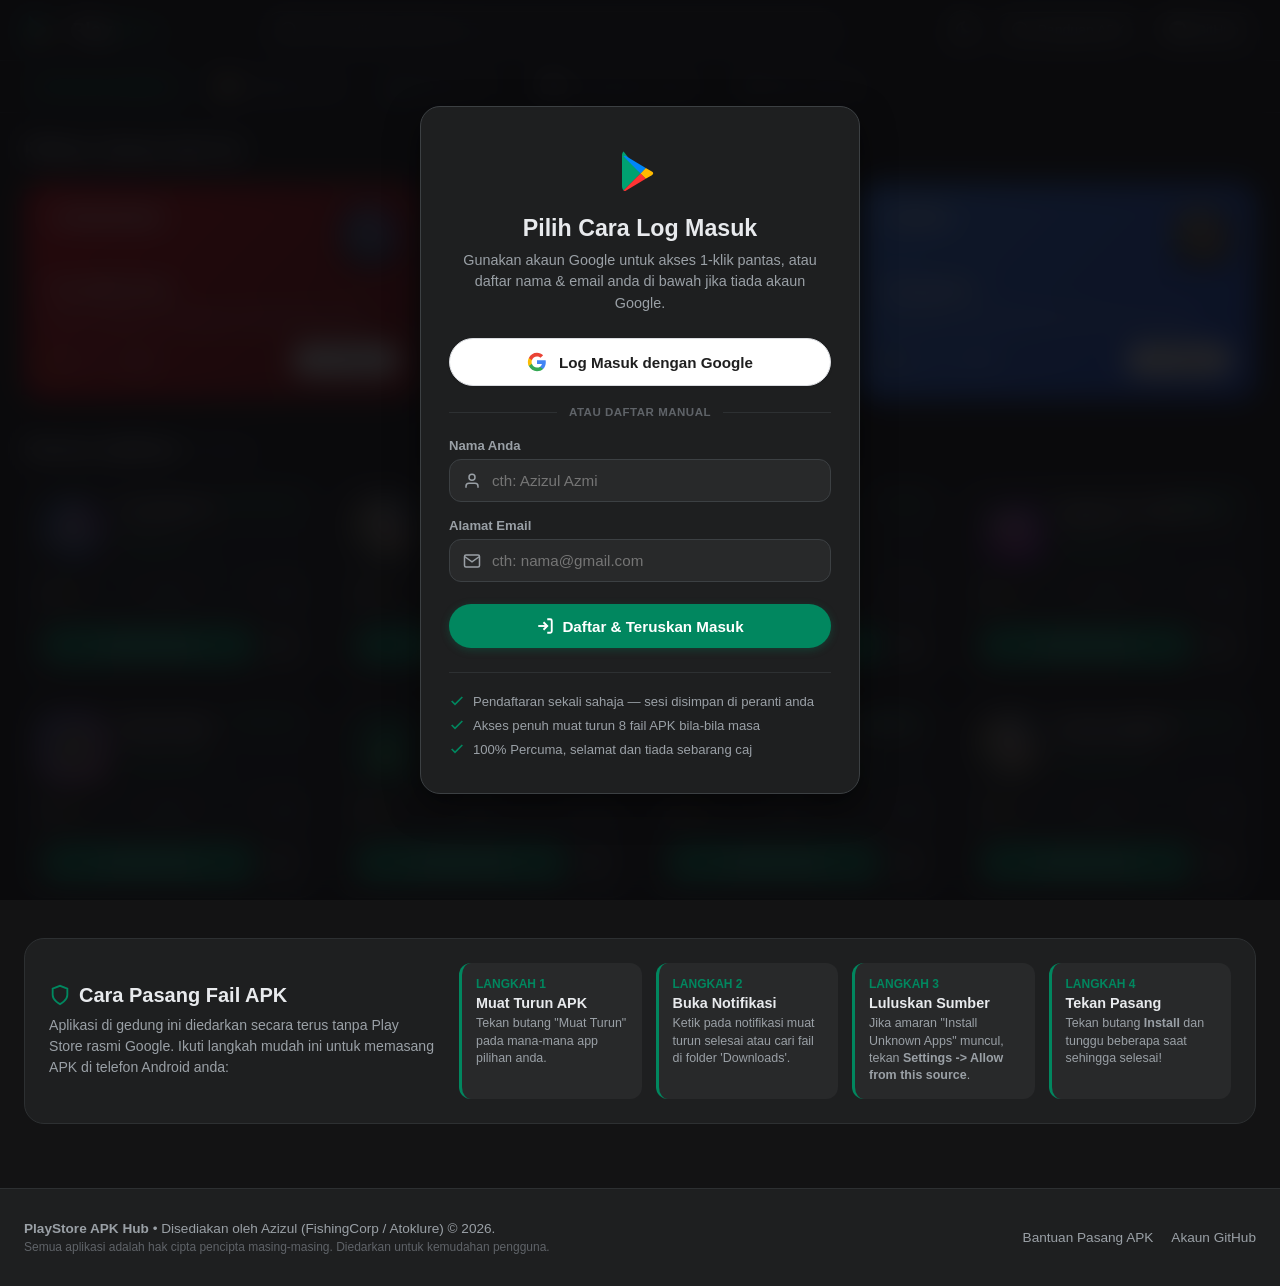
==== index.html @ 3816ab78 "Sediakan sistem Dwi-Pilihan: Google Single Sign-On + Borang Daftar Manual" ====
<!DOCTYPE html>
<html lang="ms" data-theme="dark">
<head>
  <meta charset="UTF-8">
  <meta name="viewport" content="width=device-width, initial-scale=1.0, maximum-scale=1.0, user-scalable=no">
  <title>PlayStore APK Hub - Pusat Muat Turun Aplikasi Android Bebas</title>
  <meta name="description" content="Muat turun fail APK rasmi, pantas dan selamat untuk telefon Android & Android TV Box. Termasuk TV KITA, JetiNav, CakapGo, DaebakTV dan pelbagai lagi.">
  <meta name="theme-color" content="#131314">
  
  <link rel="icon" type="image/svg+xml" href="data:image/svg+xml,<svg xmlns='http://www.w3.org/2000/svg' viewBox='0 0 40 40'><path fill='%2300A170' d='M6.2 3.8C5.5 4.6 5 5.8 5 7.4v25.2c0 1.6.5 2.8 1.2 3.6l.1.1 14.1-14.1v-.3L6.3 3.7l-.1.1z'/><path fill='%23FFBA00' d='M24.7 26.5l-4.3-4.3v-.4l4.3-4.3.1.1 5.1 2.9c1.5.8 1.5 2.2 0 3l-5.2 3z'/><path fill='%23FF3333' d='M24.8 26.4L20.4 22 6.2 36.2c.5.5 1.3.6 2.3 0l16.3-9.8z'/><path fill='%230086F8' d='M24.8 17.6L8.5 7.8c-1-.6-1.8-.5-2.3 0L20.4 22l4.4-4.4z'/></svg>">
  <link rel="stylesheet" href="style.css">
  <script src="https://accounts.google.com/gsi/client" async defer></script>
</head>
<body>

  <!-- TOP NAVBAR -->
  <header class="navbar">
    <div class="nav-container">
      <a href="#" class="brand" onclick="filterByCategory('all'); return false;">
        <div class="play-logo">
          <!-- Google Play Iconic Triangle Logo -->
          <svg viewBox="0 0 40 40">
            <path fill="#00A170" d="M6.2 3.8C5.5 4.6 5 5.8 5 7.4v25.2c0 1.6.5 2.8 1.2 3.6l.1.1 14.1-14.1v-.3L6.3 3.7l-.1.1z"/>
            <path fill="#FFBA00" d="M24.7 26.5l-4.3-4.3v-.4l4.3-4.3.1.1 5.1 2.9c1.5.8 1.5 2.2 0 3l-5.2 3z"/>
            <path fill="#FF3333" d="M24.8 26.4L20.4 22 6.2 36.2c.5.5 1.3.6 2.3 0l16.3-9.8z"/>
            <path fill="#0086F8" d="M24.8 17.6L8.5 7.8c-1-.6-1.8-.5-2.3 0L20.4 22l4.4-4.4z"/>
          </svg>
        </div>
        <span class="brand-text">Play<span>Store</span></span>
      </a>

      <!-- SEARCH BOX -->
      <div class="search-wrapper">
        <span class="search-icon">
          <svg width="20" height="20" viewBox="0 0 24 24" fill="none" stroke="currentColor" stroke-width="2" stroke-linecap="round" stroke-linejoin="round">
            <circle cx="11" cy="11" r="8"></circle>
            <line x1="21" y1="21" x2="16.65" y2="16.65"></line>
          </svg>
        </span>
        <input type="text" id="searchInput" class="search-input-box" placeholder="Cari aplikasi, utiliti, TV..." autocomplete="off">
        <button id="clearSearchBtn" class="clear-search-btn" title="Kosongkan carian">
          <svg width="18" height="18" viewBox="0 0 24 24" fill="none" stroke="currentColor" stroke-width="2">
            <line x1="18" y1="6" x2="6" y2="18"></line>
            <line x1="6" y1="6" x2="18" y2="18"></line>
          </svg>
        </button>
      </div>

      <!-- NAVBAR ACTIONS -->
      <div class="nav-actions">
        <button id="themeToggleBtn" class="btn-icon" title="Tukar Tema Gelap/Cerah">
          <svg id="themeIconDark" width="20" height="20" viewBox="0 0 24 24" fill="none" stroke="currentColor" stroke-width="2">
            <path d="M21 12.79A9 9 0 1 1 11.21 3 7 7 0 0 0 21 12.79z"></path>
          </svg>
          <svg id="themeIconLight" width="20" height="20" viewBox="0 0 24 24" fill="none" stroke="currentColor" stroke-width="2" style="display:none;">
            <circle cx="12" cy="12" r="5"></circle>
            <line x1="12" y1="1" x2="12" y2="3"></line>
            <line x1="12" y1="21" x2="12" y2="23"></line>
            <line x1="4.22" y1="4.22" x2="5.64" y2="5.64"></line>
            <line x1="18.36" y1="18.36" x2="19.78" y2="19.78"></line>
            <line x1="1" y1="12" x2="3" y2="12"></line>
            <line x1="21" y1="12" x2="23" y2="12"></line>
            <line x1="4.22" y1="19.78" x2="5.64" y2="18.36"></line>
            <line x1="18.36" y1="5.64" x2="19.78" y2="4.22"></line>
          </svg>
        </button>

        <button onclick="openInstallGuideModal()" class="btn-pill" title="Cara Pasang APK di Android">
          <svg width="18" height="18" viewBox="0 0 24 24" fill="none" stroke="currentColor" stroke-width="2">
            <circle cx="12" cy="12" r="10"></circle>
            <line x1="12" y1="16" x2="12" y2="12"></line>
            <line x1="12" y1="8" x2="12.01" y2="8"></line>
          </svg>
          <span>Panduan APK</span>
        </button>

        <!-- USER PROFILE PILL -->
        <div id="userProfilePill" class="user-profile-pill" style="display: none;">
          <img id="userAvatarImg" src="" alt="Avatar" class="user-avatar-img">
          <span id="userDisplayName" class="user-display-name">Pengguna</span>
          <button onclick="logoutUser()" class="btn-logout" title="Log Keluar">
            <svg width="16" height="16" viewBox="0 0 24 24" fill="none" stroke="currentColor" stroke-width="2">
              <path d="M9 21H5a2 2 0 0 1-2-2V5a2 2 0 0 1 2-2h4"></path>
              <polyline points="16 17 21 12 16 7"></polyline>
              <line x1="21" y1="12" x2="9" y2="12"></line>
            </svg>
          </button>
        </div>

        <a id="githubRepoLink" href="https://github.com/fishingcorp2020" target="_blank" class="btn-pill" title="GitHub Repository">
          <svg width="18" height="18" viewBox="0 0 24 24" fill="currentColor">
            <path d="M12 0c-6.626 0-12 5.373-12 12 0 5.302 3.438 9.8 8.207 11.387.599.111.793-.261.793-.577v-2.234c-3.338.726-4.033-1.416-4.033-1.416-.546-1.387-1.333-1.756-1.333-1.756-1.089-.745.083-.729.083-.729 1.205.084 1.839 1.237 1.839 1.237 1.07 1.834 2.807 1.304 3.492.997.107-.775.418-1.305.762-1.604-2.665-.305-5.467-1.334-5.467-5.931 0-1.311.469-2.381 1.236-3.221-.124-.303-.535-1.524.117-3.176 0 0 1.008-.322 3.301 1.23.957-.266 1.983-.399 3.003-.404 1.02.005 2.047.138 3.006.404 2.291-1.552 3.297-1.23 3.297-1.23.653 1.653.242 2.874.118 3.176.77.84 1.235 1.911 1.235 3.221 0 4.609-2.807 5.624-5.479 5.921.43.372.823 1.102.823 2.222v3.293c0 .319.192.694.801.576 4.765-1.589 8.199-6.086 8.199-11.386 0-6.627-5.373-12-12-12z"/>
          </svg>
          <span>GitHub</span>
        </a>
      </div>
    </div>
  </header>

  <!-- CATEGORY FILTER CHIPS -->
  <nav class="subnav-tabs">
    <div class="tabs-container">
      <button class="tab-btn active" data-category="all" onclick="filterByCategory('all')">
        <svg width="16" height="16" viewBox="0 0 24 24" fill="none" stroke="currentColor" stroke-width="2">
          <rect x="3" y="3" width="7" height="7"></rect>
          <rect x="14" y="3" width="7" height="7"></rect>
          <rect x="14" y="14" width="7" height="7"></rect>
          <rect x="3" y="14" width="7" height="7"></rect>
        </svg>
        Semua Aplikasi
      </button>
      <button class="tab-btn" data-category="navigasi" onclick="filterByCategory('navigasi')">
        🧭 Navigasi & GPS
      </button>
      <button class="tab-btn" data-category="hiburan" onclick="filterByCategory('hiburan')">
        📺 Hiburan & TV
      </button>
      <button class="tab-btn" data-category="komunikasi" onclick="filterByCategory('komunikasi')">
        💬 Komunikasi & Suara
      </button>
      <button class="tab-btn" data-category="utiliti" onclick="filterByCategory('utiliti')">
        🛠️ Utiliti & Kamera
      </button>
    </div>
  </nav>

  <!-- MAIN CONTAINER -->
  <main class="main-wrapper">

    <!-- FEATURED HERO CAROUSEL -->
    <section id="heroSection" class="hero-section">
      <div class="section-header">
        <h2 class="section-title">
          <span>Pilihan Utama Hari Ini</span>
        </h2>
      </div>
      <div id="heroSlider" class="hero-slider">
        <!-- Rendered by JS -->
      </div>
    </section>

    <!-- APPS GRID SECTION -->
    <section class="catalog-section">
      <div class="section-header">
        <h2 class="section-title">
          <span id="catalogTitle">Semua Aplikasi</span>
          <span id="catalogCount" class="section-count">(8 aplikasi)</span>
        </h2>
      </div>

      <div id="appsGrid" class="apps-grid">
        <!-- Rendered by JS -->
      </div>

      <!-- NO RESULTS PLACEHOLDER -->
      <div id="noResults" class="no-results">
        <svg viewBox="0 0 24 24" fill="none" stroke="currentColor" stroke-width="1.5">
          <circle cx="11" cy="11" r="8"></circle>
          <line x1="21" y1="21" x2="16.65" y2="16.65"></line>
          <line x1="8" y1="11" x2="14" y2="11"></line>
        </svg>
        <h3>Tiada Aplikasi Ditemui</h3>
        <p>Cuba gunakan kata kunci carian yang berbeza atau pilih kategori lain.</p>
      </div>
    </section>

    <!-- INSTALL GUIDE BANNER -->
    <section class="guide-banner">
      <div class="guide-banner-left">
        <h3>
          <svg width="22" height="22" viewBox="0 0 24 24" fill="none" stroke="var(--primary)" stroke-width="2">
            <path d="M12 22s8-4 8-10V5l-8-3-8 3v7c0 6 8 10 8 10z"></path>
          </svg>
          Cara Pasang Fail APK
        </h3>
        <p>Aplikasi di gedung ini diedarkan secara terus tanpa Play Store rasmi Google. Ikuti langkah mudah ini untuk memasang APK di telefon Android anda:</p>
      </div>

      <div class="guide-steps">
        <div class="guide-step-card">
          <div class="guide-step-number">Langkah 1</div>
          <h4>Muat Turun APK</h4>
          <p>Tekan butang "Muat Turun" pada mana-mana app pilihan anda.</p>
        </div>
        <div class="guide-step-card">
          <div class="guide-step-number">Langkah 2</div>
          <h4>Buka Notifikasi</h4>
          <p>Ketik pada notifikasi muat turun selesai atau cari fail di folder 'Downloads'.</p>
        </div>
        <div class="guide-step-card">
          <div class="guide-step-number">Langkah 3</div>
          <h4>Luluskan Sumber</h4>
          <p>Jika amaran "Install Unknown Apps" muncul, tekan <strong>Settings -> Allow from this source</strong>.</p>
        </div>
        <div class="guide-step-card">
          <div class="guide-step-number">Langkah 4</div>
          <h4>Tekan Pasang</h4>
          <p>Tekan butang <strong>Install</strong> dan tunggu beberapa saat sehingga selesai!</p>
        </div>
      </div>
    </section>

  </main>

  <!-- APP DETAIL MODAL -->
  <div id="appModal" class="modal-overlay" onclick="closeModalOnBackdrop(event)">
    <div class="modal-dialog">
      <button class="modal-close-btn" onclick="closeModal()" title="Tutup">
        <svg width="20" height="20" viewBox="0 0 24 24" fill="none" stroke="currentColor" stroke-width="2">
          <line x1="18" y1="6" x2="6" y2="18"></line>
          <line x1="6" y1="6" x2="18" y2="18"></line>
        </svg>
      </button>

      <div class="modal-body">
        <!-- APP HEADER -->
        <div class="modal-app-header">
          <img id="modalIcon" src="" alt="Icon" class="modal-app-icon">
          <div class="modal-app-title-group">
            <h1 id="modalTitle" class="modal-app-title">App Name</h1>
            <div id="modalDev" class="modal-app-dev">Developer</div>
            <div id="modalCategory" class="modal-app-category">Kategori</div>
          </div>
        </div>

        <!-- METRICS ROW -->
        <div class="metrics-strip">
          <div class="metric-col">
            <div class="metric-val">
              <span id="modalRating">4.8</span>
              <svg class="star-icon" width="16" height="16" viewBox="0 0 24 24" fill="currentColor">
                <polygon points="12 2 15.09 8.26 22 9.27 17 14.14 18.18 21.02 12 17.77 5.82 21.02 7 14.14 2 9.27 8.91 8.26 12 2"></polygon>
              </svg>
            </div>
            <div id="modalReviews" class="metric-lbl">1.2k ulasan</div>
          </div>
          <div class="metric-col">
            <div id="modalDownloads" class="metric-val">10K+</div>
            <div class="metric-lbl">Muat turun</div>
          </div>
          <div class="metric-col">
            <div id="modalAge" class="metric-val">3+</div>
            <div class="metric-lbl">Semua Umur</div>
          </div>
          <div class="metric-col">
            <div id="modalSize" class="metric-val">7.9 MB</div>
            <div class="metric-lbl">Saiz Fail</div>
          </div>
        </div>

        <!-- ACTIONS ROW -->
        <div class="modal-actions-row">
          <a id="modalDownloadBtn" href="#" class="btn-modal-install" download>
            <svg width="20" height="20" viewBox="0 0 24 24" fill="none" stroke="currentColor" stroke-width="2">
              <path d="M21 15v4a2 2 0 0 1-2 2H5a2 2 0 0 1-2-2v-4"></path>
              <polyline points="7 10 12 15 17 10"></polyline>
              <line x1="12" y1="15" x2="12" y2="3"></line>
            </svg>
            <span id="modalDownloadText">Muat Turun APK</span>
          </a>

          <button id="modalQrBtn" class="btn-modal-secondary" onclick="openQrForCurrentApp()">
            <svg width="18" height="18" viewBox="0 0 24 24" fill="none" stroke="currentColor" stroke-width="2">
              <rect x="3" y="3" width="7" height="7"></rect>
              <rect x="14" y="3" width="7" height="7"></rect>
              <rect x="14" y="14" width="7" height="7"></rect>
              <rect x="3" y="14" width="7" height="7"></rect>
            </svg>
            <span>Kod QR</span>
          </button>

          <button id="modalShareBtn" class="btn-modal-secondary" onclick="shareCurrentApp()">
            <svg width="18" height="18" viewBox="0 0 24 24" fill="none" stroke="currentColor" stroke-width="2">
              <circle cx="18" cy="5" r="3"></circle>
              <circle cx="6" cy="12" r="3"></circle>
              <circle cx="18" cy="19" r="3"></circle>
              <line x1="8.59" y1="13.51" x2="15.42" y2="17.49"></line>
              <line x1="15.41" y1="6.51" x2="8.59" y2="10.49"></line>
            </svg>
            <span>Kongsi</span>
          </button>
        </div>

        <!-- PLAY PROTECT VERIFIED -->
        <div class="protect-pill">
          <svg width="22" height="22" viewBox="0 0 24 24" fill="none" stroke="currentColor" stroke-width="2">
            <path d="M12 22s8-4 8-10V5l-8-3-8 3v7c0 6 8 10 8 10z"></path>
            <polyline points="9 12 11 14 15 10"></polyline>
          </svg>
          <div>
            <strong>Disahkan Selamat & Bebas Virus</strong>
            <div style="font-size:0.75rem; color:var(--text-muted);">Pakej APK ini diimbas secara tempatan dan tidak mengandungi iklan berniat jahat atau perisian intip.</div>
          </div>
        </div>

        <!-- ABOUT APP -->
        <div class="modal-section">
          <h3 class="modal-section-title">Tentang Aplikasi Ini</h3>
          <p id="modalDesc" class="modal-desc"></p>
        </div>

        <!-- FEATURES LIST -->
        <div class="modal-section">
          <h3 class="modal-section-title">Ciri-Ciri Utama</h3>
          <ul id="modalFeatures" class="features-list"></ul>
        </div>

        <!-- WHATS NEW -->
        <div class="modal-section">
          <h3 class="modal-section-title">Apa yang Baharu</h3>
          <div id="modalWhatsNew" class="whats-new-box"></div>
        </div>

        <!-- TECH SPECS -->
        <div class="modal-section">
          <h3 class="modal-section-title">Maklumat Teknikal</h3>
          <table class="tech-table">
            <tbody>
              <tr>
                <td>Nama Pakej</td>
                <td id="modalPkgName">-</td>
              </tr>
              <tr>
                <td>Versi Terkini</td>
                <td id="modalVersion">-</td>
              </tr>
              <tr>
                <td>Keperluan Android</td>
                <td id="modalMinAndroid">-</td>
              </tr>
              <tr>
                <td>Saiz Muat Turun</td>
                <td id="modalFileSize">-</td>
              </tr>
              <tr>
                <td>Pembangun</td>
                <td id="modalDeveloper">-</td>
              </tr>
            </tbody>
          </table>
        </div>
      </div>
    </div>
  </div>

  <!-- QR CODE MODAL POPUP -->
  <div id="qrModal" class="qr-modal-overlay" onclick="closeQrModalOnBackdrop(event)">
    <div class="qr-card">
      <button class="modal-close-btn" onclick="closeQrModal()">
        <svg width="18" height="18" viewBox="0 0 24 24" fill="none" stroke="currentColor" stroke-width="2">
          <line x1="18" y1="6" x2="6" y2="18"></line>
          <line x1="6" y1="6" x2="18" y2="18"></line>
        </svg>
      </button>

      <h3 id="qrAppTitle">Imbas Kod QR</h3>
      <p>Buka kamera telefon anda untuk imbas dan muat turun terus ke telefon tanpa kabel.</p>

      <div id="qrCodeContainer" class="qr-container"></div>

      <div style="font-size: 0.75rem; color: var(--text-muted); word-break: break-all;" id="qrLinkText"></div>
    </div>
  </div>

  <!-- INSTALL GUIDE MODAL -->
  <div id="installGuideModal" class="modal-overlay" onclick="closeGuideModalOnBackdrop(event)">
    <div class="modal-dialog" style="max-width: 580px;">
      <button class="modal-close-btn" onclick="closeInstallGuideModal()">
        <svg width="20" height="20" viewBox="0 0 24 24" fill="none" stroke="currentColor" stroke-width="2">
          <line x1="18" y1="6" x2="6" y2="18"></line>
          <line x1="6" y1="6" x2="18" y2="18"></line>
        </svg>
      </button>
      <div class="modal-body">
        <h2 style="font-size: 1.35rem; margin-bottom: 8px;">Panduan Memasang APK di Android</h2>
        <p style="font-size: 0.88rem; color: var(--text-muted); margin-bottom: 20px;">
          Android mengutamakan keselamatan dengan menyekat fail luar Google Play secara lalai. Ikuti panduan mengikut jenama telefon anda di bawah:
        </p>

        <div style="display: flex; flex-direction: column; gap: 14px;">
          <div class="guide-step-card">
            <h4>📱 Telefon Samsung (One UI)</h4>
            <p>1. Bila muat turun selesai, ketik fail APK.<br>
            2. Bila pop-up <em>"Chrome / File Manager needs permission"</em> keluar, tekan <strong>Settings</strong>.<br>
            3. Hidupkan suis <strong>"Allow from this source"</strong> dan tekan <strong>Install</strong>.</p>
          </div>

          <div class="guide-step-card">
            <h4>📱 Telefon Xiaomi / Redmi / POCO (HyperOS / MIUI)</h4>
            <p>1. Ketik fail APK yang dimuat turun.<br>
            2. Akan ada skrin amaran keselamatan 10 saat.<br>
            3. Tandakan kotak <em>"I am aware of possible risks"</em> dan tekan <strong>OK</strong> -> <strong>Install</strong>.</p>
          </div>

          <div class="guide-step-card">
            <h4>📱 Telefon Vivo / iQOO / Oppo / Realme</h4>
            <p>1. Buka fail dari bar notifikasi.<br>
            2. Masukkan kata laluan / cap jari telefon jika diminta untuk mengesahkan pemasangan.<br>
            3. Tekan <strong>"Install anyway"</strong> atau <strong>"Benarkan Pemasangan"</strong>.</p>
          </div>
        </div>
      </div>
    </div>
  </div>

  <!-- TOAST CONTAINER -->
  <div id="toastContainer" class="toast-container"></div>

  <!-- FOOTER -->
  <footer class="footer">
    <div class="footer-container">
      <div>
        <strong>PlayStore APK Hub</strong> &bull; Disediakan oleh Azizul (FishingCorp / Atoklure) &copy; 2026.
        <div style="font-size: 0.75rem; margin-top: 4px; color: var(--text-dim);">
          Semua aplikasi adalah hak cipta pencipta masing-masing. Diedarkan untuk kemudahan pengguna.
        </div>
      </div>
      <div class="footer-links">
        <a href="#" onclick="openInstallGuideModal(); return false;">Bantuan Pasang APK</a>
        <a href="https://github.com/fishingcorp2020" target="_blank">Akaun GitHub</a>
      </div>
    </div>
  </footer>

  <!-- MOBILE BOTTOM NAVIGATION (KHAS UNTUK SKRIN TELEFON) -->
  <div class="mobile-bottom-nav">
    <button class="mobile-nav-item active" onclick="filterByCategory('all'); window.scrollTo({top:0, behavior:'smooth'});">
      <svg width="20" height="20" viewBox="0 0 24 24" fill="none" stroke="currentColor" stroke-width="2">
        <rect x="3" y="3" width="7" height="7"></rect>
        <rect x="14" y="3" width="7" height="7"></rect>
        <rect x="14" y="14" width="7" height="7"></rect>
        <rect x="3" y="14" width="7" height="7"></rect>
      </svg>
      <span>Aplikasi</span>
    </button>
    <button class="mobile-nav-item" onclick="document.getElementById('searchInput').focus();">
      <svg width="20" height="20" viewBox="0 0 24 24" fill="none" stroke="currentColor" stroke-width="2">
        <circle cx="11" cy="11" r="8"></circle>
        <line x1="21" y1="21" x2="16.65" y2="16.65"></line>
      </svg>
      <span>Cari</span>
    </button>
    <button class="mobile-nav-item" onclick="openInstallGuideModal();">
      <svg width="20" height="20" viewBox="0 0 24 24" fill="none" stroke="currentColor" stroke-width="2">
        <circle cx="12" cy="12" r="10"></circle>
        <line x1="12" y1="16" x2="12" y2="12"></line>
        <line x1="12" y1="8" x2="12.01" y2="8"></line>
      </svg>
      <span>Panduan</span>
    </button>
    <button class="mobile-nav-item" onclick="toggleTheme();">
      <svg width="20" height="20" viewBox="0 0 24 24" fill="none" stroke="currentColor" stroke-width="2">
        <path d="M21 12.79A9 9 0 1 1 11.21 3 7 7 0 0 0 21 12.79z"></path>
      </svg>
      <span>Tema</span>
    </button>
  </div>

  <!-- AUTH LOCK SCREEN OVERLAY -->
  <div id="authOverlay" class="auth-overlay">
    <div class="auth-card">
      <div class="auth-brand-logo">
        <svg viewBox="0 0 40 40" width="48" height="48">
          <path fill="#00A170" d="M6.2 3.8C5.5 4.6 5 5.8 5 7.4v25.2c0 1.6.5 2.8 1.2 3.6l.1.1 14.1-14.1v-.3L6.3 3.7l-.1.1z"/>
          <path fill="#FFBA00" d="M24.7 26.5l-4.3-4.3v-.4l4.3-4.3.1.1 5.1 2.9c1.5.8 1.5 2.2 0 3l-5.2 3z"/>
          <path fill="#FF3333" d="M24.8 26.4L20.4 22 6.2 36.2c.5.5 1.3.6 2.3 0l16.3-9.8z"/>
          <path fill="#0086F8" d="M24.8 17.6L8.5 7.8c-1-.6-1.8-.5-2.3 0L20.4 22l4.4-4.4z"/>
        </svg>
      </div>

      <h2 class="auth-title">Pilih Cara Log Masuk</h2>
      <p class="auth-subtitle">Gunakan akaun Google untuk akses 1-klik pantas, atau daftar nama & email anda di bawah jika tiada akaun Google.</p>

      <!-- KAEDAH 1: GOOGLE SINGLE SIGN-ON (1-KLIK) -->
      <div class="auth-method-google">
        <div id="googleBtnContainer" class="google-btn-wrapper"></div>
        <button id="googleCustomBtn" class="btn-google-sso" onclick="triggerGoogleSsoClick()">
          <svg width="20" height="20" viewBox="0 0 24 24">
            <path fill="#4285F4" d="M22.56 12.25c0-.78-.07-1.53-.2-2.25H12v4.26h5.92c-.26 1.37-1.04 2.53-2.21 3.31v2.77h3.57c2.08-1.92 3.28-4.74 3.28-8.09z"/>
            <path fill="#34A853" d="M12 23c2.97 0 5.46-.98 7.28-2.66l-3.57-2.77c-.98.66-2.23 1.06-3.71 1.06-2.86 0-5.29-1.93-6.16-4.53H2.18v2.84C3.99 20.53 7.7 23 12 23z"/>
            <path fill="#FBBC05" d="M5.84 14.09c-.22-.66-.35-1.36-.35-2.09s.13-1.43.35-2.09V7.06H2.18C1.43 8.55 1 10.22 1 12s.43 3.45 1.18 4.94l2.85-2.22.81-.63z"/>
            <path fill="#EA4335" d="M12 5.38c1.62 0 3.06.56 4.21 1.64l3.15-3.15C17.45 2.09 14.97 1 12 1 7.7 1 3.99 3.47 2.18 7.06l3.66 2.84c.87-2.6 3.3-4.52 6.16-4.52z"/>
          </svg>
          <span>Log Masuk dengan Google</span>
        </button>
      </div>

      <!-- PEMISAH -->
      <div class="auth-divider">
        <span>ATAU DAFTAR MANUAL</span>
      </div>

      <!-- KAEDAH 2: REGISTRATION FORM (NAMA & EMAIL) -->
      <form id="authRegisterForm" class="auth-form">
        <div class="auth-input-group">
          <label for="regUserName" class="auth-label">Nama Anda</label>
          <div class="input-with-icon">
            <svg class="input-icon" width="18" height="18" viewBox="0 0 24 24" fill="none" stroke="currentColor" stroke-width="2">
              <path d="M20 21v-2a4 4 0 0 0-4-4H8a4 4 0 0 0-4 4v2"></path>
              <circle cx="12" cy="7" r="4"></circle>
            </svg>
            <input type="text" id="regUserName" class="auth-input" placeholder="cth: Azizul Azmi" required autocomplete="name">
          </div>
        </div>

        <div class="auth-input-group">
          <label for="regUserEmail" class="auth-label">Alamat Email</label>
          <div class="input-with-icon">
            <svg class="input-icon" width="18" height="18" viewBox="0 0 24 24" fill="none" stroke="currentColor" stroke-width="2">
              <path d="M4 4h16c1.1 0 2 .9 2 2v12c0 1.1-.9 2-2 2H4c-1.1 0-2-.9-2-2V6c0-1.1.9-2 2-2z"></path>
              <polyline points="22,6 12,13 2,6"></polyline>
            </svg>
            <input type="email" id="regUserEmail" class="auth-input" placeholder="cth: nama@gmail.com" required autocomplete="email">
          </div>
        </div>

        <button type="submit" id="regSubmitBtn" class="btn-register-submit">
          <svg width="18" height="18" viewBox="0 0 24 24" fill="none" stroke="currentColor" stroke-width="2.5">
            <path d="M15 3h4a2 2 0 0 1 2 2v14a2 2 0 0 1-2 2h-4"></path>
            <polyline points="10 17 15 12 10 7"></polyline>
            <line x1="15" y1="12" x2="3" y2="12"></line>
          </svg>
          <span>Daftar & Teruskan Masuk</span>
        </button>
      </form>

      <ul class="auth-perks">
        <li>
          <svg width="16" height="16" viewBox="0 0 24 24" fill="none" stroke="var(--primary)" stroke-width="2.5">
            <polyline points="20 6 9 17 4 12"></polyline>
          </svg>
          <span>Pendaftaran sekali sahaja — sesi disimpan di peranti anda</span>
        </li>
        <li>
          <svg width="16" height="16" viewBox="0 0 24 24" fill="none" stroke="var(--primary)" stroke-width="2.5">
            <polyline points="20 6 9 17 4 12"></polyline>
          </svg>
          <span>Akses penuh muat turun 8 fail APK bila-bila masa</span>
        </li>
        <li>
          <svg width="16" height="16" viewBox="0 0 24 24" fill="none" stroke="var(--primary)" stroke-width="2.5">
            <polyline points="20 6 9 17 4 12"></polyline>
          </svg>
          <span>100% Percuma, selamat dan tiada sebarang caj</span>
        </li>
      </ul>
    </div>
  </div>

  <!-- SCRIPTS -->
  <script src="apps-data.js"></script>
  <script src="assets/qrcode.min.js"></script>
  <script src="app.js"></script>
  <script src="auth.js"></script>
</body>
</html>
---- style.css ----
/* Google Play Store Clone CSS */
:root {
  --primary: #01875f;
  --primary-hover: #01684a;
  --primary-light: rgba(1, 135, 95, 0.12);
  --primary-surface: rgba(1, 135, 95, 0.08);
  
  --bg: #131314;
  --surface: #1e1f20;
  --surface-variant: #28292a;
  --surface-hover: #333537;
  --border: #3c4043;
  --border-light: #2d3032;
  
  --text-main: #e8eaed;
  --text-muted: #9aa0a6;
  --text-dim: #5f6368;
  
  --star-yellow: #fbbc04;
  --blue-badge: #1a73e8;
  --red-badge: #ea4335;
  --green-badge: #34a853;
  
  --radius-sm: 8px;
  --radius-md: 12px;
  --radius-lg: 20px;
  --radius-full: 9999px;
  
  --shadow-sm: 0 1px 3px rgba(0,0,0,0.3);
  --shadow-md: 0 4px 12px rgba(0,0,0,0.4);
  --shadow-lg: 0 12px 32px rgba(0,0,0,0.5);
  
  --font-family: 'Google Sans', -apple-system, BlinkMacSystemFont, 'Segoe UI', Roboto, Oxygen, Ubuntu, Cantarell, sans-serif;
  --transition: all 0.2s cubic-bezier(0.4, 0, 0.2, 1);
}

[data-theme="light"] {
  --bg: #f8f9fa;
  --surface: #ffffff;
  --surface-variant: #f1f3f4;
  --surface-hover: #e8eaed;
  --border: #dadce0;
  --border-light: #e8eaed;
  
  --text-main: #202124;
  --text-muted: #5f6368;
  --text-dim: #80868b;
  
  --shadow-sm: 0 1px 3px rgba(60,64,67,0.12);
  --shadow-md: 0 4px 12px rgba(60,64,67,0.15);
  --shadow-lg: 0 12px 32px rgba(60,64,67,0.18);
}

* {
  box-sizing: border-box;
  margin: 0;
  padding: 0;
  -webkit-tap-highlight-color: transparent;
}

body {
  background-color: var(--bg);
  color: var(--text-main);
  font-family: var(--font-family);
  min-height: 100vh;
  display: flex;
  flex-direction: column;
  transition: background-color 0.3s ease, color 0.3s ease;
  overflow-x: hidden;
}

/* Scrollbar */
::-webkit-scrollbar {
  width: 8px;
  height: 8px;
}
::-webkit-scrollbar-track {
  background: var(--bg);
}
::-webkit-scrollbar-thumb {
  background: var(--border);
  border-radius: var(--radius-full);
}
::-webkit-scrollbar-thumb:hover {
  background: var(--text-dim);
}

/* TOP NAVBAR */
.navbar {
  position: sticky;
  top: 0;
  z-index: 100;
  background: var(--bg);
  border-bottom: 1px solid var(--border-light);
  backdrop-filter: blur(12px);
  padding: 10px 24px;
}

.nav-container {
  max-width: 1280px;
  margin: 0 auto;
  display: flex;
  align-items: center;
  justify-content: space-between;
  gap: 16px;
}

.brand {
  display: flex;
  align-items: center;
  gap: 12px;
  text-decoration: none;
  color: var(--text-main);
  font-size: 1.25rem;
  font-weight: 600;
  letter-spacing: -0.2px;
  flex-shrink: 0;
}

.play-logo {
  width: 36px;
  height: 36px;
  display: flex;
  align-items: center;
  justify-content: center;
}

.play-logo svg {
  width: 100%;
  height: 100%;
}

.brand-text span {
  color: var(--primary);
  font-weight: 700;
}

/* SEARCH BAR */
.search-wrapper {
  flex: 1;
  max-width: 580px;
  position: relative;
}

.search-input-box {
  width: 100%;
  background: var(--surface);
  border: 1px solid var(--border);
  border-radius: var(--radius-full);
  padding: 10px 48px 10px 44px;
  color: var(--text-main);
  font-size: 0.95rem;
  font-family: inherit;
  outline: none;
  transition: var(--transition);
}

.search-input-box:focus {
  border-color: var(--primary);
  box-shadow: 0 0 0 3px var(--primary-light);
  background: var(--surface-variant);
}

.search-icon {
  position: absolute;
  left: 16px;
  top: 50%;
  transform: translateY(-50%);
  color: var(--text-muted);
  pointer-events: none;
  display: flex;
  align-items: center;
}

.clear-search-btn {
  position: absolute;
  right: 14px;
  top: 50%;
  transform: translateY(-50%);
  background: none;
  border: none;
  color: var(--text-muted);
  cursor: pointer;
  display: none;
  padding: 4px;
  border-radius: var(--radius-full);
}
.clear-search-btn:hover {
  color: var(--text-main);
  background: var(--surface-hover);
}

/* NAV ACTIONS */
.nav-actions {
  display: flex;
  align-items: center;
  gap: 10px;
  flex-shrink: 0;
}

.btn-icon {
  width: 40px;
  height: 40px;
  border-radius: var(--radius-full);
  background: var(--surface);
  border: 1px solid var(--border);
  color: var(--text-main);
  display: flex;
  align-items: center;
  justify-content: center;
  cursor: pointer;
  transition: var(--transition);
}
.btn-icon:hover {
  background: var(--surface-hover);
  border-color: var(--text-muted);
}

.btn-pill {
  display: inline-flex;
  align-items: center;
  gap: 8px;
  padding: 8px 16px;
  border-radius: var(--radius-full);
  background: var(--surface);
  border: 1px solid var(--border);
  color: var(--text-main);
  font-size: 0.88rem;
  font-weight: 500;
  text-decoration: none;
  cursor: pointer;
  transition: var(--transition);
}
.btn-pill:hover {
  background: var(--surface-hover);
  border-color: var(--text-muted);
}
.btn-pill.primary {
  background: var(--primary);
  border-color: var(--primary);
  color: #ffffff;
}
.btn-pill.primary:hover {
  background: var(--primary-hover);
}

/* SUBNAV CATEGORIES */
.subnav-tabs {
  background: var(--bg);
  border-bottom: 1px solid var(--border-light);
  padding: 8px 24px;
  overflow-x: auto;
  white-space: nowrap;
}
.subnav-tabs::-webkit-scrollbar {
  display: none;
}
.tabs-container {
  max-width: 1280px;
  margin: 0 auto;
  display: flex;
  gap: 8px;
}

.tab-btn {
  background: none;
  border: 1px solid transparent;
  padding: 8px 18px;
  border-radius: var(--radius-full);
  color: var(--text-muted);
  font-size: 0.9rem;
  font-weight: 500;
  cursor: pointer;
  transition: var(--transition);
  display: flex;
  align-items: center;
  gap: 6px;
}
.tab-btn:hover {
  color: var(--text-main);
  background: var(--surface);
}
.tab-btn.active {
  background: var(--primary-light);
  color: var(--primary);
  font-weight: 600;
  border-color: rgba(1, 135, 95, 0.3);
}

/* MAIN CONTENT */
.main-wrapper {
  max-width: 1280px;
  margin: 0 auto;
  padding: 24px;
  flex: 1;
  width: 100%;
}

/* BANNER HERO CAROUSEL */
.hero-section {
  margin-bottom: 36px;
}

.hero-slider {
  display: grid;
  grid-template-columns: repeat(auto-fit, minmax(320px, 1fr));
  gap: 18px;
}

.hero-card {
  position: relative;
  border-radius: var(--radius-lg);
  padding: 24px;
  color: #ffffff;
  overflow: hidden;
  display: flex;
  flex-direction: column;
  justify-content: space-between;
  min-height: 190px;
  box-shadow: var(--shadow-md);
  cursor: pointer;
  transition: transform 0.25s ease, box-shadow 0.25s ease;
}
.hero-card:hover {
  transform: translateY(-4px);
  box-shadow: var(--shadow-lg);
}

.hero-card-header {
  display: flex;
  justify-content: space-between;
  align-items: flex-start;
  margin-bottom: 12px;
}

.hero-badge {
  background: rgba(255, 255, 255, 0.2);
  backdrop-filter: blur(8px);
  padding: 4px 12px;
  border-radius: var(--radius-full);
  font-size: 0.75rem;
  font-weight: 600;
  letter-spacing: 0.5px;
  text-transform: uppercase;
}

.hero-icon {
  width: 58px;
  height: 58px;
  border-radius: 16px;
  object-fit: cover;
  box-shadow: 0 4px 10px rgba(0,0,0,0.3);
  background: #ffffff;
}

.hero-title {
  font-size: 1.35rem;
  font-weight: 700;
  margin-bottom: 6px;
}

.hero-desc {
  font-size: 0.85rem;
  opacity: 0.9;
  line-height: 1.4;
  margin-bottom: 16px;
  display: -webkit-box;
  -webkit-line-clamp: 2;
  -webkit-box-orient: vertical;
  overflow: hidden;
}

.hero-footer {
  display: flex;
  align-items: center;
  justify-content: space-between;
}

.hero-meta {
  display: flex;
  align-items: center;
  gap: 12px;
  font-size: 0.8rem;
  font-weight: 500;
}

.btn-hero-download {
  background: #ffffff;
  color: #111111;
  border: none;
  padding: 8px 18px;
  border-radius: var(--radius-full);
  font-weight: 600;
  font-size: 0.85rem;
  cursor: pointer;
  display: inline-flex;
  align-items: center;
  gap: 6px;
  transition: var(--transition);
}
.btn-hero-download:hover {
  background: #f1f3f4;
  transform: scale(1.03);
}

/* SECTION TITLES */
.section-header {
  display: flex;
  align-items: center;
  justify-content: space-between;
  margin-bottom: 20px;
}

.section-title {
  font-size: 1.35rem;
  font-weight: 600;
  letter-spacing: -0.2px;
  display: flex;
  align-items: center;
  gap: 10px;
}

.section-count {
  font-size: 0.85rem;
  color: var(--text-muted);
  font-weight: 400;
}

/* APPS GRID */
.apps-grid {
  display: grid;
  grid-template-columns: repeat(auto-fill, minmax(280px, 1fr));
  gap: 18px;
  margin-bottom: 40px;
}

.app-card {
  background: var(--surface);
  border: 1px solid var(--border-light);
  border-radius: var(--radius-lg);
  padding: 16px;
  display: flex;
  flex-direction: column;
  transition: var(--transition);
  cursor: pointer;
  position: relative;
}
.app-card:hover {
  transform: translateY(-3px);
  border-color: var(--border);
  box-shadow: var(--shadow-md);
  background: var(--surface-variant);
}

.app-card-top {
  display: flex;
  gap: 14px;
  margin-bottom: 12px;
}

.app-icon {
  width: 64px;
  height: 64px;
  border-radius: 18px;
  object-fit: cover;
  flex-shrink: 0;
  box-shadow: var(--shadow-sm);
  background: var(--surface);
}

.app-info {
  flex: 1;
  min-width: 0;
}

.app-name {
  font-size: 1.05rem;
  font-weight: 600;
  color: var(--text-main);
  white-space: nowrap;
  overflow: hidden;
  text-overflow: ellipsis;
  margin-bottom: 2px;
}

.app-dev {
  font-size: 0.8rem;
  color: var(--text-muted);
  white-space: nowrap;
  overflow: hidden;
  text-overflow: ellipsis;
  margin-bottom: 4px;
}

.app-category {
  display: inline-block;
  font-size: 0.72rem;
  font-weight: 500;
  color: var(--primary);
  background: var(--primary-surface);
  padding: 2px 8px;
  border-radius: var(--radius-sm);
}

.app-badge-tag {
  position: absolute;
  top: 12px;
  right: 12px;
  font-size: 0.68rem;
  font-weight: 600;
  padding: 2px 8px;
  border-radius: var(--radius-full);
  background: rgba(1, 135, 95, 0.15);
  color: var(--primary);
}

.app-meta-row {
  display: flex;
  align-items: center;
  justify-content: space-between;
  padding: 10px 0;
  border-top: 1px solid var(--border-light);
  border-bottom: 1px solid var(--border-light);
  margin-bottom: 14px;
  font-size: 0.8rem;
  color: var(--text-muted);
}

.meta-item {
  display: flex;
  align-items: center;
  gap: 4px;
}
.meta-item strong {
  color: var(--text-main);
}
.star-icon {
  color: var(--star-yellow);
}

.app-card-actions {
  display: flex;
  gap: 8px;
  margin-top: auto;
}

.btn-download-apk {
  flex: 1;
  background: var(--primary);
  color: #ffffff;
  border: none;
  padding: 9px 12px;
  border-radius: var(--radius-full);
  font-weight: 600;
  font-size: 0.85rem;
  cursor: pointer;
  display: flex;
  align-items: center;
  justify-content: center;
  gap: 6px;
  transition: var(--transition);
  text-decoration: none;
}
.btn-download-apk:hover {
  background: var(--primary-hover);
}

.btn-details-icon {
  width: 38px;
  height: 38px;
  border-radius: var(--radius-full);
  background: var(--surface-variant);
  border: 1px solid var(--border-light);
  color: var(--text-main);
  display: flex;
  align-items: center;
  justify-content: center;
  cursor: pointer;
  transition: var(--transition);
}
.btn-details-icon:hover {
  background: var(--surface-hover);
}

/* NO RESULTS */
.no-results {
  text-align: center;
  padding: 60px 20px;
  display: none;
}
.no-results svg {
  width: 64px;
  height: 64px;
  color: var(--text-dim);
  margin-bottom: 16px;
}
.no-results h3 {
  font-size: 1.2rem;
  margin-bottom: 6px;
}
.no-results p {
  color: var(--text-muted);
  font-size: 0.9rem;
}

/* INSTALL GUIDE BANNER */
.guide-banner {
  background: var(--surface);
  border: 1px solid var(--border-light);
  border-radius: var(--radius-lg);
  padding: 24px;
  margin-bottom: 40px;
  display: grid;
  grid-template-columns: 1fr 2fr;
  gap: 24px;
  align-items: center;
}

.guide-banner-left h3 {
  font-size: 1.25rem;
  margin-bottom: 8px;
  display: flex;
  align-items: center;
  gap: 8px;
}
.guide-banner-left p {
  font-size: 0.88rem;
  color: var(--text-muted);
  line-height: 1.5;
}

.guide-steps {
  display: grid;
  grid-template-columns: repeat(auto-fit, minmax(180px, 1fr));
  gap: 14px;
}

.guide-step-card {
  background: var(--surface-variant);
  border-radius: var(--radius-md);
  padding: 14px;
  border-left: 3px solid var(--primary);
}

.guide-step-number {
  font-size: 0.75rem;
  font-weight: 700;
  color: var(--primary);
  text-transform: uppercase;
  margin-bottom: 4px;
}
.guide-step-card h4 {
  font-size: 0.9rem;
  margin-bottom: 4px;
}
.guide-step-card p {
  font-size: 0.78rem;
  color: var(--text-muted);
  line-height: 1.4;
}

/* MODAL DETAIL APP */
.modal-overlay {
  position: fixed;
  top: 0;
  left: 0;
  right: 0;
  bottom: 0;
  background: rgba(0, 0, 0, 0.7);
  backdrop-filter: blur(6px);
  z-index: 1000;
  display: none;
  align-items: center;
  justify-content: center;
  padding: 20px;
}

.modal-overlay.active {
  display: flex;
}

.modal-dialog {
  background: var(--surface);
  border: 1px solid var(--border);
  border-radius: var(--radius-lg);
  width: 100%;
  max-width: 680px;
  max-height: 90vh;
  overflow-y: auto;
  box-shadow: var(--shadow-lg);
  position: relative;
  animation: modalSlideUp 0.25s cubic-bezier(0.1, 0.9, 0.2, 1);
}

@keyframes modalSlideUp {
  from {
    transform: translateY(20px);
    opacity: 0;
  }
  to {
    transform: translateY(0);
    opacity: 1;
  }
}

.modal-close-btn {
  position: absolute;
  top: 16px;
  right: 16px;
  width: 36px;
  height: 36px;
  border-radius: var(--radius-full);
  background: var(--surface-variant);
  border: none;
  color: var(--text-main);
  display: flex;
  align-items: center;
  justify-content: center;
  cursor: pointer;
  z-index: 10;
  transition: var(--transition);
}
.modal-close-btn:hover {
  background: var(--surface-hover);
}

.modal-body {
  padding: 28px;
}

/* MODAL APP HEADER */
.modal-app-header {
  display: flex;
  gap: 20px;
  margin-bottom: 24px;
}

.modal-app-icon {
  width: 80px;
  height: 80px;
  border-radius: 22px;
  object-fit: cover;
  box-shadow: var(--shadow-md);
  background: var(--surface-variant);
  flex-shrink: 0;
}

.modal-app-title-group {
  flex: 1;
  min-width: 0;
}

.modal-app-title {
  font-size: 1.5rem;
  font-weight: 700;
  margin-bottom: 4px;
}

.modal-app-dev {
  font-size: 0.95rem;
  color: var(--primary);
  font-weight: 500;
  margin-bottom: 6px;
}

.modal-app-category {
  font-size: 0.8rem;
  color: var(--text-muted);
}

/* METRICS STRIP */
.metrics-strip {
  display: grid;
  grid-template-columns: repeat(4, 1fr);
  text-align: center;
  padding: 14px 0;
  border-top: 1px solid var(--border-light);
  border-bottom: 1px solid var(--border-light);
  margin-bottom: 24px;
}

.metric-col {
  position: relative;
}
.metric-col:not(:last-child)::after {
  content: "";
  position: absolute;
  right: 0;
  top: 15%;
  height: 70%;
  width: 1px;
  background: var(--border-light);
}

.metric-val {
  font-size: 1rem;
  font-weight: 700;
  color: var(--text-main);
  display: flex;
  align-items: center;
  justify-content: center;
  gap: 4px;
}
.metric-lbl {
  font-size: 0.72rem;
  color: var(--text-muted);
  margin-top: 2px;
}

/* MODAL ACTION BUTTONS */
.modal-actions-row {
  display: flex;
  gap: 12px;
  margin-bottom: 24px;
}

.btn-modal-install {
  flex: 2;
  background: var(--primary);
  color: #ffffff;
  border: none;
  padding: 12px 20px;
  border-radius: var(--radius-full);
  font-size: 0.95rem;
  font-weight: 600;
  cursor: pointer;
  display: flex;
  align-items: center;
  justify-content: center;
  gap: 8px;
  text-decoration: none;
  transition: var(--transition);
}
.btn-modal-install:hover {
  background: var(--primary-hover);
}

.btn-modal-secondary {
  flex: 1;
  background: var(--surface-variant);
  color: var(--text-main);
  border: 1px solid var(--border);
  padding: 12px 16px;
  border-radius: var(--radius-full);
  font-size: 0.9rem;
  font-weight: 500;
  cursor: pointer;
  display: flex;
  align-items: center;
  justify-content: center;
  gap: 6px;
  transition: var(--transition);
}
.btn-modal-secondary:hover {
  background: var(--surface-hover);
}

/* PLAY PROTECT PILL */
.protect-pill {
  display: flex;
  align-items: center;
  gap: 10px;
  background: var(--primary-surface);
  border: 1px solid rgba(1, 135, 95, 0.2);
  border-radius: var(--radius-md);
  padding: 10px 14px;
  font-size: 0.82rem;
  color: var(--text-main);
  margin-bottom: 24px;
}
.protect-pill svg {
  color: var(--primary);
  flex-shrink: 0;
}

/* MODAL CONTENT SECTIONS */
.modal-section {
  margin-bottom: 24px;
}
.modal-section-title {
  font-size: 1.1rem;
  font-weight: 600;
  margin-bottom: 10px;
  display: flex;
  align-items: center;
  gap: 8px;
}

.modal-desc {
  font-size: 0.9rem;
  line-height: 1.6;
  color: var(--text-main);
  margin-bottom: 14px;
}

.features-list {
  list-style: none;
  display: flex;
  flex-direction: column;
  gap: 8px;
}
.features-list li {
  font-size: 0.86rem;
  color: var(--text-main);
  line-height: 1.4;
  padding-left: 2px;
}

.whats-new-box {
  background: var(--surface-variant);
  border-radius: var(--radius-md);
  padding: 12px 16px;
  font-size: 0.85rem;
  line-height: 1.5;
  color: var(--text-main);
  border-left: 3px solid var(--primary);
}

/* TECHNICAL SPECS TABLE */
.tech-table {
  width: 100%;
  border-collapse: collapse;
  font-size: 0.84rem;
}
.tech-table td {
  padding: 8px 12px;
  border-bottom: 1px solid var(--border-light);
}
.tech-table td:first-child {
  color: var(--text-muted);
  width: 40%;
}
.tech-table td:last-child {
  color: var(--text-main);
  font-weight: 500;
}

/* QR CODE POPUP MODAL */
.qr-modal-overlay {
  position: fixed;
  top: 0;
  left: 0;
  right: 0;
  bottom: 0;
  background: rgba(0,0,0,0.75);
  backdrop-filter: blur(8px);
  z-index: 1100;
  display: none;
  align-items: center;
  justify-content: center;
  padding: 20px;
}
.qr-modal-overlay.active {
  display: flex;
}
.qr-card {
  background: var(--surface);
  border: 1px solid var(--border);
  border-radius: var(--radius-lg);
  padding: 28px;
  max-width: 380px;
  width: 100%;
  text-align: center;
  position: relative;
  box-shadow: var(--shadow-lg);
}
.qr-container {
  background: #ffffff;
  padding: 16px;
  border-radius: var(--radius-md);
  display: inline-block;
  margin: 16px 0;
  box-shadow: var(--shadow-sm);
}
.qr-container canvas, .qr-container img {
  display: block;
}
.qr-card h3 {
  font-size: 1.15rem;
  margin-bottom: 6px;
}
.qr-card p {
  font-size: 0.85rem;
  color: var(--text-muted);
  line-height: 1.4;
}

/* TOAST NOTIFICATION */
.toast-container {
  position: fixed;
  bottom: 24px;
  left: 50%;
  transform: translateX(-50%);
  z-index: 2000;
  display: flex;
  flex-direction: column;
  gap: 8px;
  pointer-events: none;
}
.toast {
  background: #1f1f1f;
  color: #ffffff;
  border: 1px solid var(--border);
  padding: 12px 20px;
  border-radius: var(--radius-full);
  font-size: 0.88rem;
  font-weight: 500;
  box-shadow: var(--shadow-lg);
  display: flex;
  align-items: center;
  gap: 10px;
  animation: toastFadeIn 0.3s ease, toastFadeOut 0.3s ease 3s forwards;
}
[data-theme="light"] .toast {
  background: #202124;
}
@keyframes toastFadeIn {
  from { opacity: 0; transform: translateY(10px); }
  to { opacity: 1; transform: translateY(0); }
}
@keyframes toastFadeOut {
  from { opacity: 1; transform: translateY(0); }
  to { opacity: 0; transform: translateY(-10px); }
}

/* FOOTER */
.footer {
  background: var(--surface);
  border-top: 1px solid var(--border-light);
  padding: 32px 24px;
  margin-top: auto;
  font-size: 0.85rem;
  color: var(--text-muted);
}
.footer-container {
  max-width: 1280px;
  margin: 0 auto;
  display: flex;
  flex-wrap: wrap;
  justify-content: space-between;
  align-items: center;
  gap: 16px;
}
.footer-links {
  display: flex;
  gap: 18px;
}
.footer-links a {
  color: var(--text-muted);
  text-decoration: none;
  transition: var(--transition);
}
.footer-links a:hover {
  color: var(--primary);
}

/* BOTTOM MOBILE NAVIGATION (FOR PHONE) */
.mobile-bottom-nav {
  display: none;
  position: fixed;
  bottom: 0;
  left: 0;
  right: 0;
  background: var(--surface);
  border-top: 1px solid var(--border-light);
  z-index: 90;
  padding: 8px 16px;
  justify-content: space-around;
}
.mobile-nav-item {
  display: flex;
  flex-direction: column;
  align-items: center;
  gap: 4px;
  color: var(--text-muted);
  text-decoration: none;
  font-size: 0.72rem;
  font-weight: 500;
  background: none;
  border: none;
  cursor: pointer;
}
.mobile-nav-item.active, .mobile-nav-item:hover {
  color: var(--primary);
}

/* RESPONSIVE */
@media (max-width: 768px) {
  body {
    padding-bottom: 64px; /* Space for mobile nav */
  }
  .navbar {
    padding: 10px 16px;
  }
  .main-wrapper {
    padding: 16px;
  }
  .search-wrapper {
    max-width: 200px;
  }
  .guide-banner {
    grid-template-columns: 1fr;
  }
  .metrics-strip {
    grid-template-columns: repeat(2, 1fr);
    gap: 12px;
  }
  .metric-col:nth-child(2)::after {
    display: none;
  }
  .modal-actions-row {
    flex-direction: column;
  }
  .mobile-bottom-nav {
    display: flex;
  }
}

/* AUTH LOCK SCREEN OVERLAY */
.auth-overlay {
  position: fixed;
  top: 0;
  left: 0;
  right: 0;
  bottom: 0;
  background: rgba(10, 10, 12, 0.88);
  backdrop-filter: blur(14px);
  -webkit-backdrop-filter: blur(14px);
  z-index: 5000;
  display: none;
  align-items: center;
  justify-content: center;
  padding: 20px;
}
.auth-overlay.active {
  display: flex;
}

.auth-card {
  background: var(--surface);
  border: 1px solid var(--border);
  border-radius: var(--radius-lg);
  padding: 36px 28px;
  max-width: 440px;
  width: 100%;
  text-align: center;
  box-shadow: var(--shadow-lg);
  animation: authSlideIn 0.3s cubic-bezier(0.16, 1, 0.3, 1);
  position: relative;
}

@keyframes authSlideIn {
  from {
    opacity: 0;
    transform: translateY(24px) scale(0.97);
  }
  to {
    opacity: 1;
    transform: translateY(0) scale(1);
  }
}

.auth-brand-logo {
  width: 56px;
  height: 56px;
  margin: 0 auto 16px;
  display: flex;
  align-items: center;
  justify-content: center;
}

.auth-title {
  font-size: 1.45rem;
  font-weight: 700;
  margin-bottom: 8px;
  color: var(--text-main);
}

.auth-subtitle {
  font-size: 0.9rem;
  color: var(--text-muted);
  line-height: 1.5;
  margin-bottom: 24px;
}

/* GOOGLE SSO BUTTON & DIVIDER */
.auth-method-google {
  margin-bottom: 12px;
}

.google-btn-wrapper {
  display: flex;
  justify-content: center;
}

.btn-google-sso {
  width: 100%;
  display: flex;
  align-items: center;
  justify-content: center;
  gap: 12px;
  background: #ffffff;
  color: #1f1f1f;
  border: 1px solid #dadce0;
  padding: 13px 20px;
  border-radius: var(--radius-full);
  font-size: 0.95rem;
  font-weight: 600;
  font-family: inherit;
  cursor: pointer;
  transition: var(--transition);
  box-shadow: 0 1px 3px rgba(0,0,0,0.08);
}
.btn-google-sso:hover {
  background: #f8f9fa;
  box-shadow: 0 3px 8px rgba(0,0,0,0.15);
  transform: translateY(-1px);
}

.auth-divider {
  display: flex;
  align-items: center;
  text-align: center;
  margin: 20px 0;
  color: var(--text-dim);
  font-size: 0.72rem;
  font-weight: 700;
  letter-spacing: 0.5px;
}
.auth-divider::before,
.auth-divider::after {
  content: "";
  flex: 1;
  border-bottom: 1px solid var(--border-light);
}
.auth-divider span {
  padding: 0 12px;
}

/* REGISTRATION FORM STYLES */
.auth-form {
  display: flex;
  flex-direction: column;
  gap: 16px;
  text-align: left;
  margin-bottom: 20px;
}

.auth-input-group {
  display: flex;
  flex-direction: column;
  gap: 6px;
}

.auth-label {
  font-size: 0.82rem;
  font-weight: 600;
  color: var(--text-muted);
}

.input-with-icon {
  position: relative;
  display: flex;
  align-items: center;
}

.input-with-icon .input-icon {
  position: absolute;
  left: 14px;
  color: var(--text-muted);
  pointer-events: none;
}

.auth-input {
  width: 100%;
  background: var(--surface-variant);
  border: 1px solid var(--border);
  border-radius: var(--radius-md);
  padding: 12px 14px 12px 42px;
  font-size: 0.95rem;
  font-family: inherit;
  color: var(--text-main);
  outline: none;
  transition: var(--transition);
}

.auth-input:focus {
  border-color: var(--primary);
  background: var(--surface);
  box-shadow: 0 0 0 3px var(--primary-light);
}

.btn-register-submit {
  background: var(--primary);
  color: #ffffff;
  border: none;
  padding: 13px 20px;
  border-radius: var(--radius-full);
  font-size: 0.95rem;
  font-weight: 600;
  font-family: inherit;
  cursor: pointer;
  display: flex;
  align-items: center;
  justify-content: center;
  gap: 8px;
  margin-top: 6px;
  box-shadow: 0 2px 8px rgba(1, 135, 95, 0.3);
  transition: var(--transition);
}

.btn-register-submit:hover {
  background: var(--primary-hover);
  transform: translateY(-1px);
  box-shadow: 0 4px 12px rgba(1, 135, 95, 0.4);
}

.btn-register-submit:disabled {
  opacity: 0.6;
  cursor: not-allowed;
  transform: none;
}

.auth-perks {
  list-style: none;
  margin-top: 24px;
  padding-top: 20px;
  border-top: 1px solid var(--border-light);
  display: flex;
  flex-direction: column;
  gap: 8px;
  text-align: left;
}
.auth-perks li {
  font-size: 0.82rem;
  color: var(--text-muted);
  display: flex;
  align-items: center;
  gap: 8px;
}

/* USER PROFILE PILL IN HEADER */
.user-profile-pill {
  display: flex;
  align-items: center;
  gap: 10px;
  background: var(--surface-variant);
  border: 1px solid var(--border-light);
  padding: 4px 12px 4px 6px;
  border-radius: var(--radius-full);
}

.user-avatar-img {
  width: 30px;
  height: 30px;
  border-radius: var(--radius-full);
  object-fit: cover;
  background: var(--primary);
}

.user-display-name {
  font-size: 0.85rem;
  font-weight: 500;
  color: var(--text-main);
  max-width: 120px;
  white-space: nowrap;
  overflow: hidden;
  text-overflow: ellipsis;
}

.btn-logout {
  background: none;
  border: none;
  color: var(--text-muted);
  cursor: pointer;
  display: flex;
  align-items: center;
  padding: 4px;
  border-radius: var(--radius-full);
  transition: var(--transition);
}
.btn-logout:hover {
  color: var(--red-badge);
  background: rgba(234, 67, 53, 0.1);
}
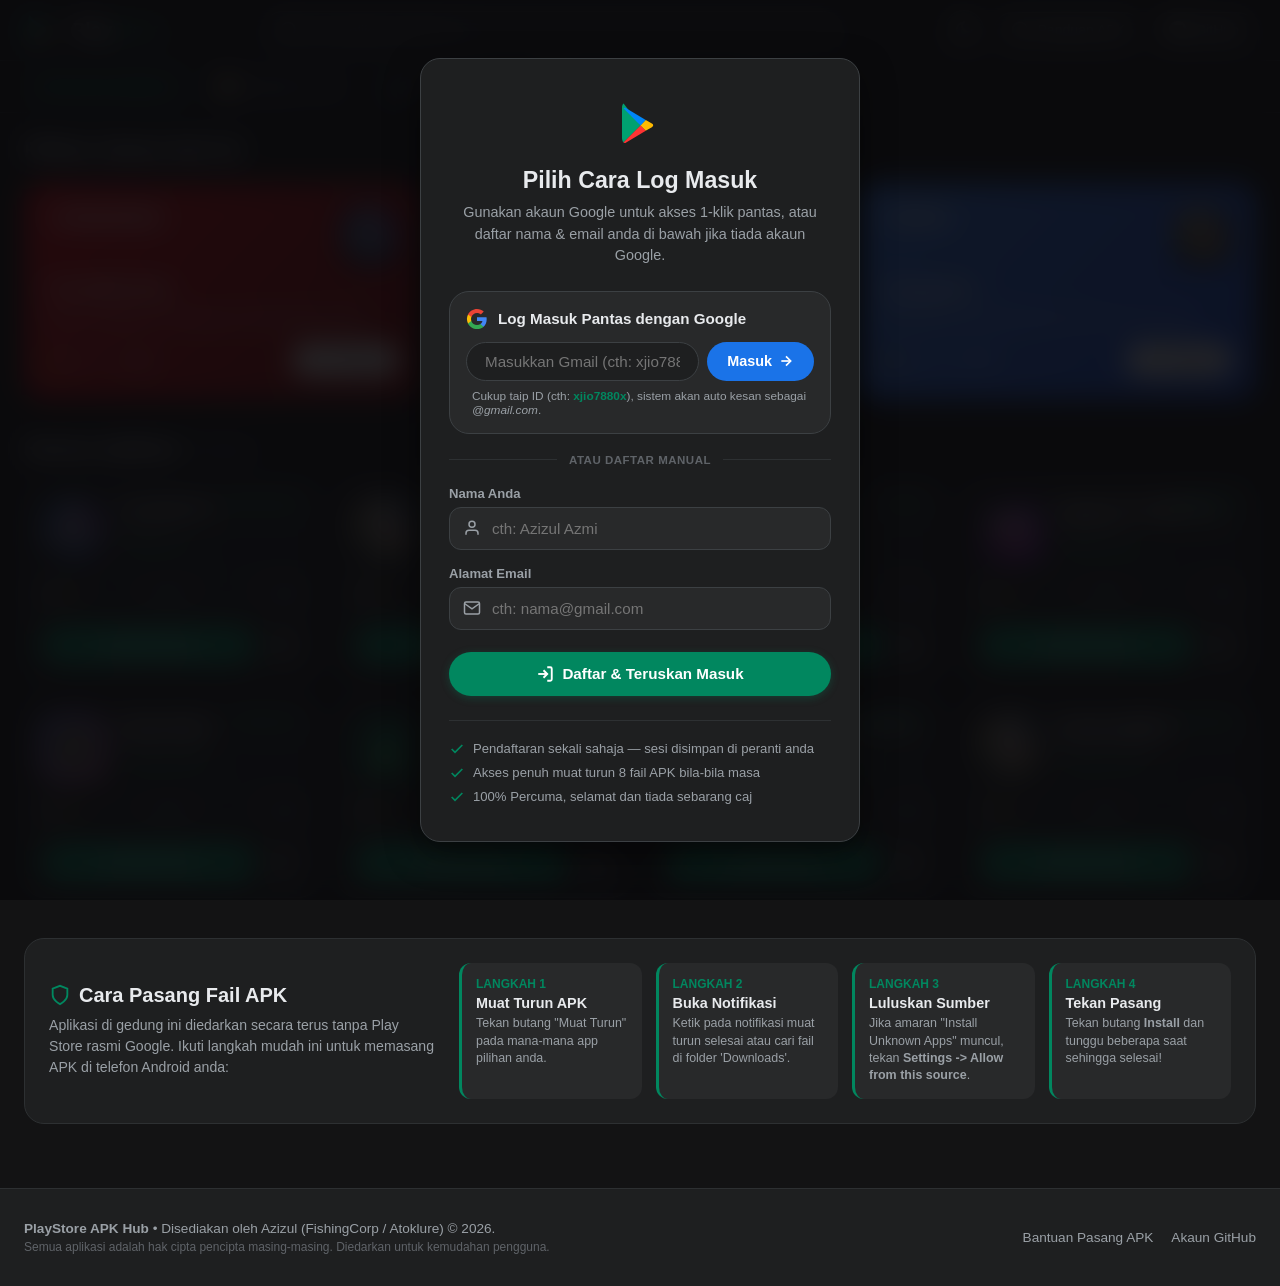
==== commit ac561f11: "Auto-format username ke @gmail.com tanpa sekatan error" ====
--- a/index.html
+++ b/index.html
@@ -471,18 +471,33 @@
       <h2 class="auth-title">Pilih Cara Log Masuk</h2>
       <p class="auth-subtitle">Gunakan akaun Google untuk akses 1-klik pantas, atau daftar nama & email anda di bawah jika tiada akaun Google.</p>
 
-      <!-- KAEDAH 1: GOOGLE SINGLE SIGN-ON (1-KLIK) -->
+      <!-- KAEDAH 1: GOOGLE QUICK LOGIN -->
       <div class="auth-method-google">
         <div id="googleBtnContainer" class="google-btn-wrapper"></div>
-        <button id="googleCustomBtn" class="btn-google-sso" onclick="triggerGoogleSsoClick()">
-          <svg width="20" height="20" viewBox="0 0 24 24">
-            <path fill="#4285F4" d="M22.56 12.25c0-.78-.07-1.53-.2-2.25H12v4.26h5.92c-.26 1.37-1.04 2.53-2.21 3.31v2.77h3.57c2.08-1.92 3.28-4.74 3.28-8.09z"/>
-            <path fill="#34A853" d="M12 23c2.97 0 5.46-.98 7.28-2.66l-3.57-2.77c-.98.66-2.23 1.06-3.71 1.06-2.86 0-5.29-1.93-6.16-4.53H2.18v2.84C3.99 20.53 7.7 23 12 23z"/>
-            <path fill="#FBBC05" d="M5.84 14.09c-.22-.66-.35-1.36-.35-2.09s.13-1.43.35-2.09V7.06H2.18C1.43 8.55 1 10.22 1 12s.43 3.45 1.18 4.94l2.85-2.22.81-.63z"/>
-            <path fill="#EA4335" d="M12 5.38c1.62 0 3.06.56 4.21 1.64l3.15-3.15C17.45 2.09 14.97 1 12 1 7.7 1 3.99 3.47 2.18 7.06l3.66 2.84c.87-2.6 3.3-4.52 6.16-4.52z"/>
-          </svg>
-          <span>Log Masuk dengan Google</span>
-        </button>
+        <div id="googleQuickBox" class="google-quick-box">
+          <div class="google-quick-header">
+            <svg width="22" height="22" viewBox="0 0 24 24">
+              <path fill="#4285F4" d="M22.56 12.25c0-.78-.07-1.53-.2-2.25H12v4.26h5.92c-.26 1.37-1.04 2.53-2.21 3.31v2.77h3.57c2.08-1.92 3.28-4.74 3.28-8.09z"/>
+              <path fill="#34A853" d="M12 23c2.97 0 5.46-.98 7.28-2.66l-3.57-2.77c-.98.66-2.23 1.06-3.71 1.06-2.86 0-5.29-1.93-6.16-4.53H2.18v2.84C3.99 20.53 7.7 23 12 23z"/>
+              <path fill="#FBBC05" d="M5.84 14.09c-.22-.66-.35-1.36-.35-2.09s.13-1.43.35-2.09V7.06H2.18C1.43 8.55 1 10.22 1 12s.43 3.45 1.18 4.94l2.85-2.22.81-.63z"/>
+              <path fill="#EA4335" d="M12 5.38c1.62 0 3.06.56 4.21 1.64l3.15-3.15C17.45 2.09 14.97 1 12 1 7.7 1 3.99 3.47 2.18 7.06l3.66 2.84c.87-2.6 3.3-4.52 6.16-4.52z"/>
+            </svg>
+            <span>Log Masuk Pantas dengan Google</span>
+          </div>
+          <form id="googleQuickForm" onsubmit="handleGoogleQuickLogin(event)">
+            <div class="google-input-wrapper">
+              <input type="text" id="googleHandleInput" class="google-handle-input" placeholder="Masukkan Gmail (cth: xjio7880x)" autocomplete="username" required>
+              <button type="submit" class="btn-google-go" title="Masuk">
+                <span>Masuk</span>
+                <svg width="16" height="16" viewBox="0 0 24 24" fill="none" stroke="currentColor" stroke-width="2.5">
+                  <line x1="5" y1="12" x2="19" y2="12"></line>
+                  <polyline points="12 5 19 12 12 19"></polyline>
+                </svg>
+              </button>
+            </div>
+            <div class="google-hint-text">Cukup taip ID (cth: <strong>xjio7880x</strong>), sistem akan auto kesan sebagai <em>@gmail.com</em>.</div>
+          </form>
+        </div>
       </div>
 
       <!-- PEMISAH -->
--- a/style.css
+++ b/style.css
@@ -1183,7 +1183,7 @@
   margin-bottom: 24px;
 }
 
-/* GOOGLE SSO BUTTON & DIVIDER */
+/* GOOGLE QUICK LOGIN BOX */
 .auth-method-google {
   margin-bottom: 12px;
 }
@@ -1191,6 +1191,82 @@
 .google-btn-wrapper {
   display: flex;
   justify-content: center;
+}
+
+.google-quick-box {
+  background: var(--surface-variant);
+  border: 1px solid var(--border);
+  border-radius: var(--radius-lg);
+  padding: 16px;
+  text-align: left;
+  transition: var(--transition);
+}
+.google-quick-box:hover, .google-quick-box:focus-within {
+  border-color: #4285F4;
+  box-shadow: 0 0 0 3px rgba(66, 133, 244, 0.15);
+}
+
+.google-quick-header {
+  display: flex;
+  align-items: center;
+  gap: 10px;
+  font-size: 0.95rem;
+  font-weight: 600;
+  color: var(--text-main);
+  margin-bottom: 12px;
+}
+
+.google-input-wrapper {
+  display: flex;
+  gap: 8px;
+}
+
+.google-handle-input {
+  flex: 1;
+  background: var(--surface);
+  border: 1px solid var(--border);
+  border-radius: var(--radius-full);
+  padding: 10px 18px;
+  font-size: 0.95rem;
+  font-family: inherit;
+  color: var(--text-main);
+  outline: none;
+  transition: var(--transition);
+}
+.google-handle-input:focus {
+  border-color: #4285F4;
+  background: var(--surface);
+}
+
+.btn-google-go {
+  background: #1a73e8;
+  color: #ffffff;
+  border: none;
+  border-radius: var(--radius-full);
+  padding: 10px 20px;
+  font-size: 0.9rem;
+  font-weight: 600;
+  font-family: inherit;
+  cursor: pointer;
+  display: inline-flex;
+  align-items: center;
+  gap: 6px;
+  transition: var(--transition);
+  flex-shrink: 0;
+}
+.btn-google-go:hover {
+  background: #1557b0;
+  transform: translateY(-1px);
+}
+
+.google-hint-text {
+  font-size: 0.74rem;
+  color: var(--text-muted);
+  margin-top: 8px;
+  padding-left: 6px;
+}
+.google-hint-text strong {
+  color: var(--primary);
 }
 
 .btn-google-sso {
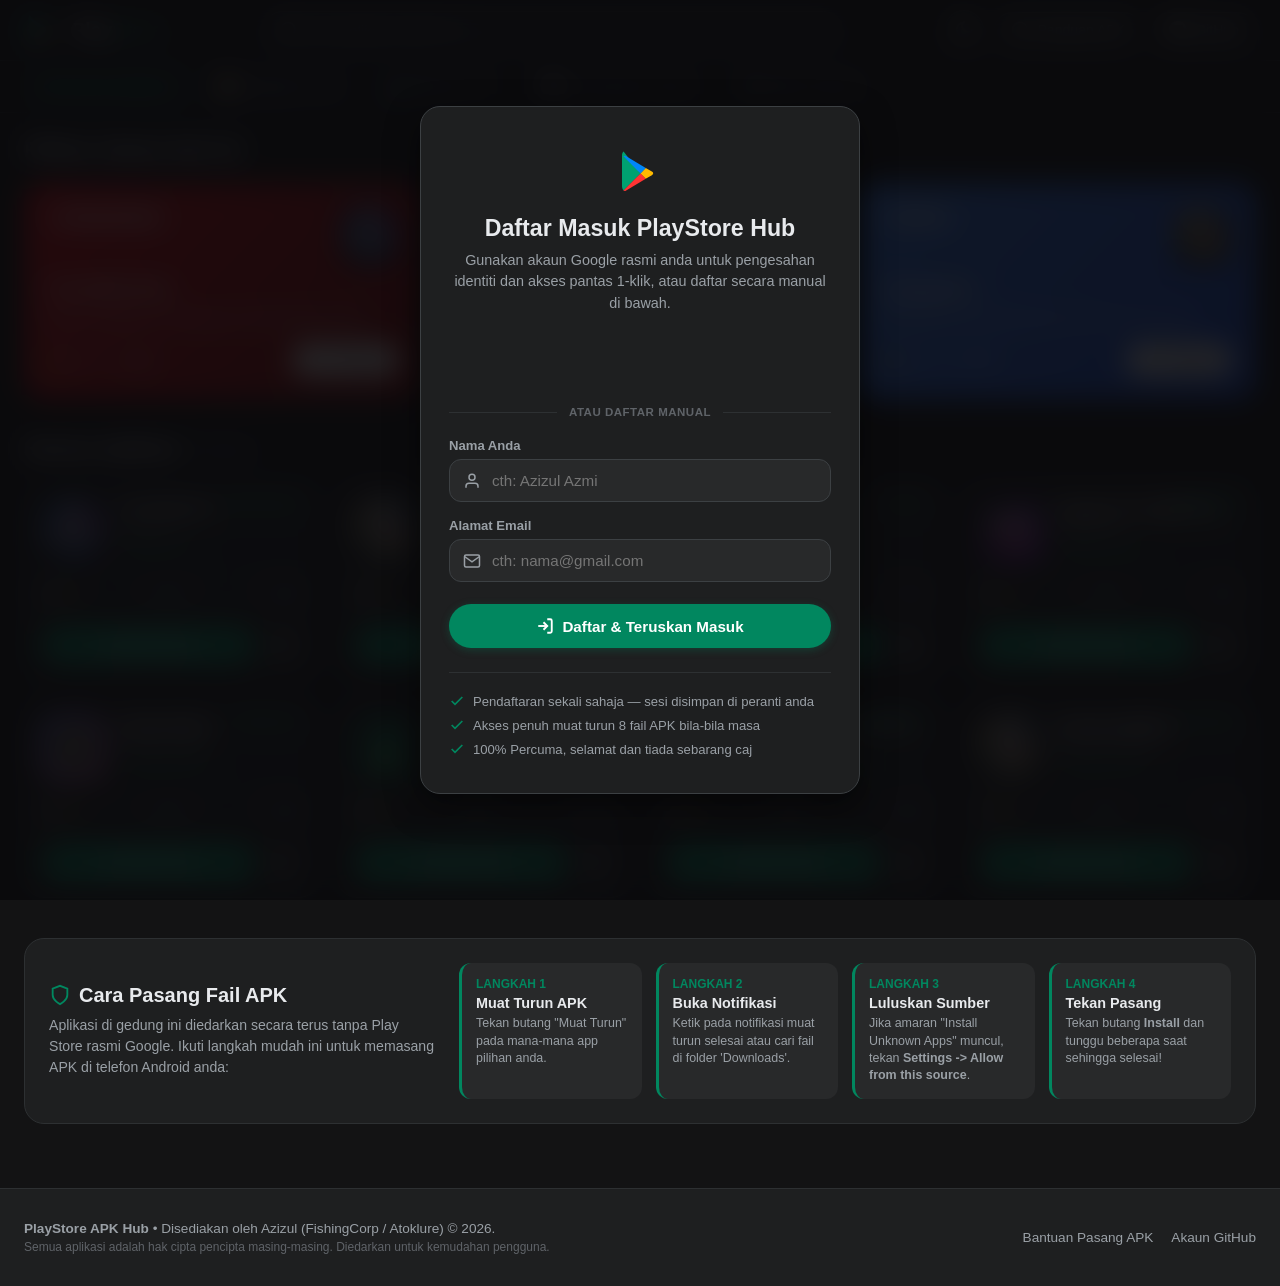
==== commit ed212398: "Aktifkan Google Identity Services OAuth rasmi (Client ID disahkan Google)" ====
--- a/index.html
+++ b/index.html
@@ -468,36 +468,12 @@
         </svg>
       </div>
 
-      <h2 class="auth-title">Pilih Cara Log Masuk</h2>
-      <p class="auth-subtitle">Gunakan akaun Google untuk akses 1-klik pantas, atau daftar nama & email anda di bawah jika tiada akaun Google.</p>
-
-      <!-- KAEDAH 1: GOOGLE QUICK LOGIN -->
+      <h2 class="auth-title">Daftar Masuk PlayStore Hub</h2>
+      <p class="auth-subtitle">Gunakan akaun Google rasmi anda untuk pengesahan identiti dan akses pantas 1-klik, atau daftar secara manual di bawah.</p>
+
+      <!-- KAEDAH 1: GOOGLE OFFICIAL SIGN-IN (OAUTH 2.0 VERIFIED) -->
       <div class="auth-method-google">
         <div id="googleBtnContainer" class="google-btn-wrapper"></div>
-        <div id="googleQuickBox" class="google-quick-box">
-          <div class="google-quick-header">
-            <svg width="22" height="22" viewBox="0 0 24 24">
-              <path fill="#4285F4" d="M22.56 12.25c0-.78-.07-1.53-.2-2.25H12v4.26h5.92c-.26 1.37-1.04 2.53-2.21 3.31v2.77h3.57c2.08-1.92 3.28-4.74 3.28-8.09z"/>
-              <path fill="#34A853" d="M12 23c2.97 0 5.46-.98 7.28-2.66l-3.57-2.77c-.98.66-2.23 1.06-3.71 1.06-2.86 0-5.29-1.93-6.16-4.53H2.18v2.84C3.99 20.53 7.7 23 12 23z"/>
-              <path fill="#FBBC05" d="M5.84 14.09c-.22-.66-.35-1.36-.35-2.09s.13-1.43.35-2.09V7.06H2.18C1.43 8.55 1 10.22 1 12s.43 3.45 1.18 4.94l2.85-2.22.81-.63z"/>
-              <path fill="#EA4335" d="M12 5.38c1.62 0 3.06.56 4.21 1.64l3.15-3.15C17.45 2.09 14.97 1 12 1 7.7 1 3.99 3.47 2.18 7.06l3.66 2.84c.87-2.6 3.3-4.52 6.16-4.52z"/>
-            </svg>
-            <span>Log Masuk Pantas dengan Google</span>
-          </div>
-          <form id="googleQuickForm" onsubmit="handleGoogleQuickLogin(event)">
-            <div class="google-input-wrapper">
-              <input type="text" id="googleHandleInput" class="google-handle-input" placeholder="Masukkan Gmail (cth: xjio7880x)" autocomplete="username" required>
-              <button type="submit" class="btn-google-go" title="Masuk">
-                <span>Masuk</span>
-                <svg width="16" height="16" viewBox="0 0 24 24" fill="none" stroke="currentColor" stroke-width="2.5">
-                  <line x1="5" y1="12" x2="19" y2="12"></line>
-                  <polyline points="12 5 19 12 12 19"></polyline>
-                </svg>
-              </button>
-            </div>
-            <div class="google-hint-text">Cukup taip ID (cth: <strong>xjio7880x</strong>), sistem akan auto kesan sebagai <em>@gmail.com</em>.</div>
-          </form>
-        </div>
       </div>
 
       <!-- PEMISAH -->
--- a/style.css
+++ b/style.css
@@ -1191,6 +1191,8 @@
 .google-btn-wrapper {
   display: flex;
   justify-content: center;
+  min-height: 48px;
+  align-items: center;
 }
 
 .google-quick-box {
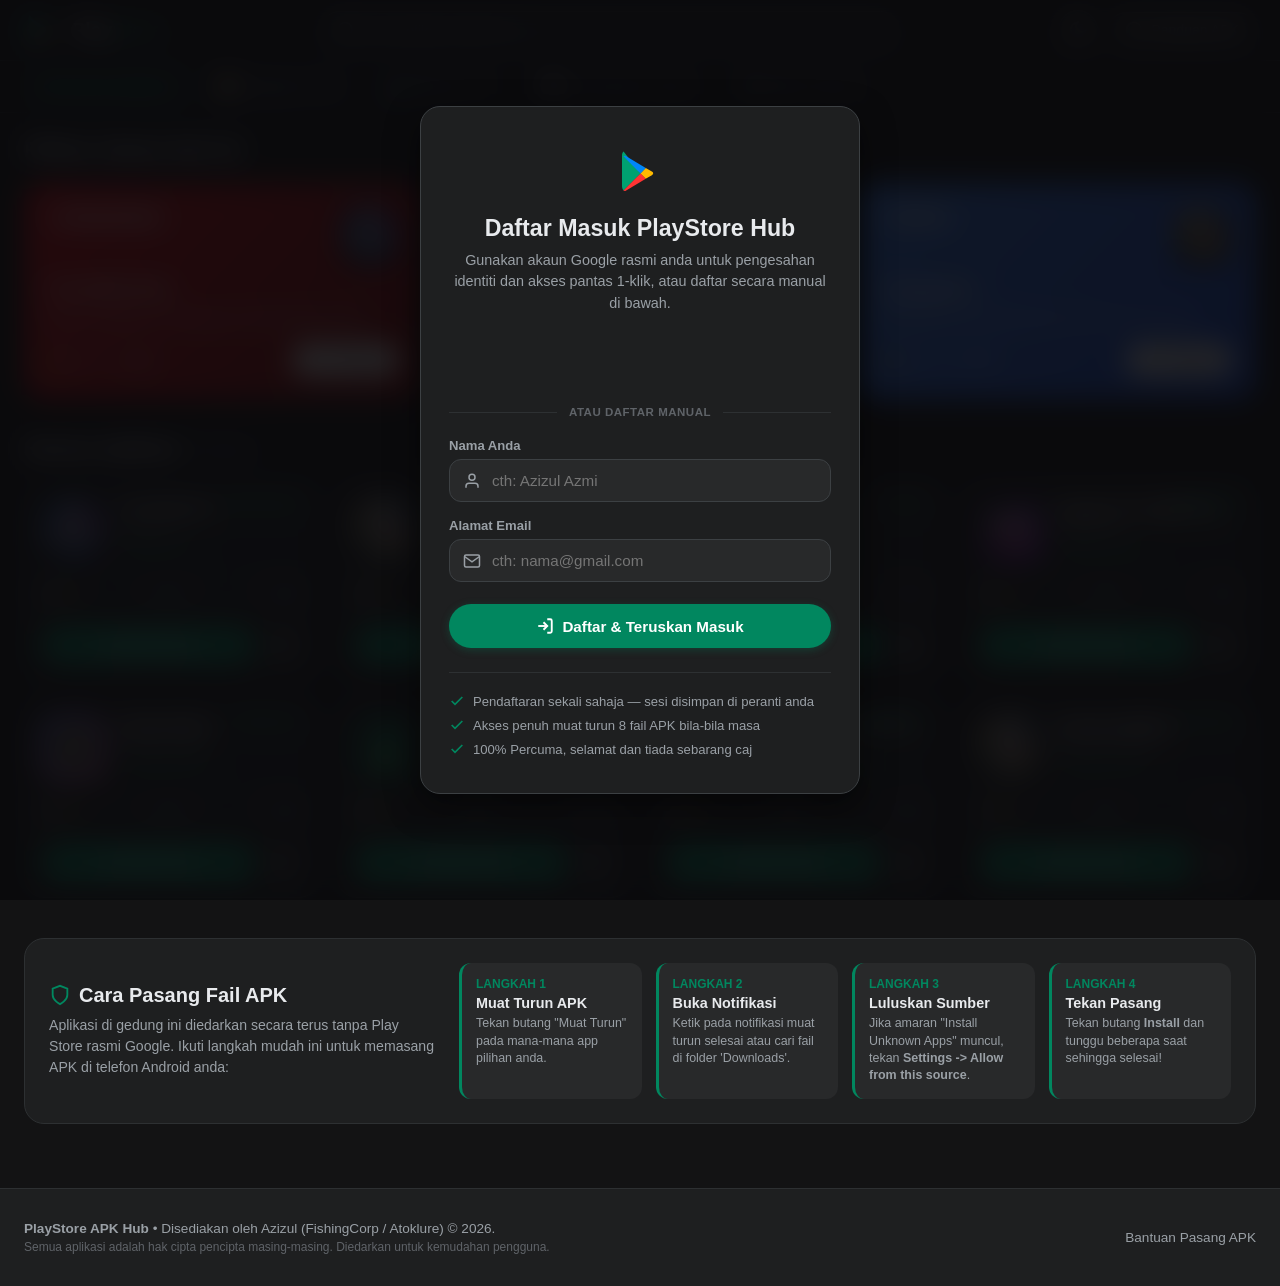
==== commit 1b48496f: "Buang pautan GitHub daripada paparan pengguna" ====
--- a/index.html
+++ b/index.html
@@ -86,13 +86,6 @@
             </svg>
           </button>
         </div>
-
-        <a id="githubRepoLink" href="https://github.com/fishingcorp2020" target="_blank" class="btn-pill" title="GitHub Repository">
-          <svg width="18" height="18" viewBox="0 0 24 24" fill="currentColor">
-            <path d="M12 0c-6.626 0-12 5.373-12 12 0 5.302 3.438 9.8 8.207 11.387.599.111.793-.261.793-.577v-2.234c-3.338.726-4.033-1.416-4.033-1.416-.546-1.387-1.333-1.756-1.333-1.756-1.089-.745.083-.729.083-.729 1.205.084 1.839 1.237 1.839 1.237 1.07 1.834 2.807 1.304 3.492.997.107-.775.418-1.305.762-1.604-2.665-.305-5.467-1.334-5.467-5.931 0-1.311.469-2.381 1.236-3.221-.124-.303-.535-1.524.117-3.176 0 0 1.008-.322 3.301 1.23.957-.266 1.983-.399 3.003-.404 1.02.005 2.047.138 3.006.404 2.291-1.552 3.297-1.23 3.297-1.23.653 1.653.242 2.874.118 3.176.77.84 1.235 1.911 1.235 3.221 0 4.609-2.807 5.624-5.479 5.921.43.372.823 1.102.823 2.222v3.293c0 .319.192.694.801.576 4.765-1.589 8.199-6.086 8.199-11.386 0-6.627-5.373-12-12-12z"/>
-          </svg>
-          <span>GitHub</span>
-        </a>
       </div>
     </div>
   </header>
@@ -417,7 +410,6 @@
       </div>
       <div class="footer-links">
         <a href="#" onclick="openInstallGuideModal(); return false;">Bantuan Pasang APK</a>
-        <a href="https://github.com/fishingcorp2020" target="_blank">Akaun GitHub</a>
       </div>
     </div>
   </footer>
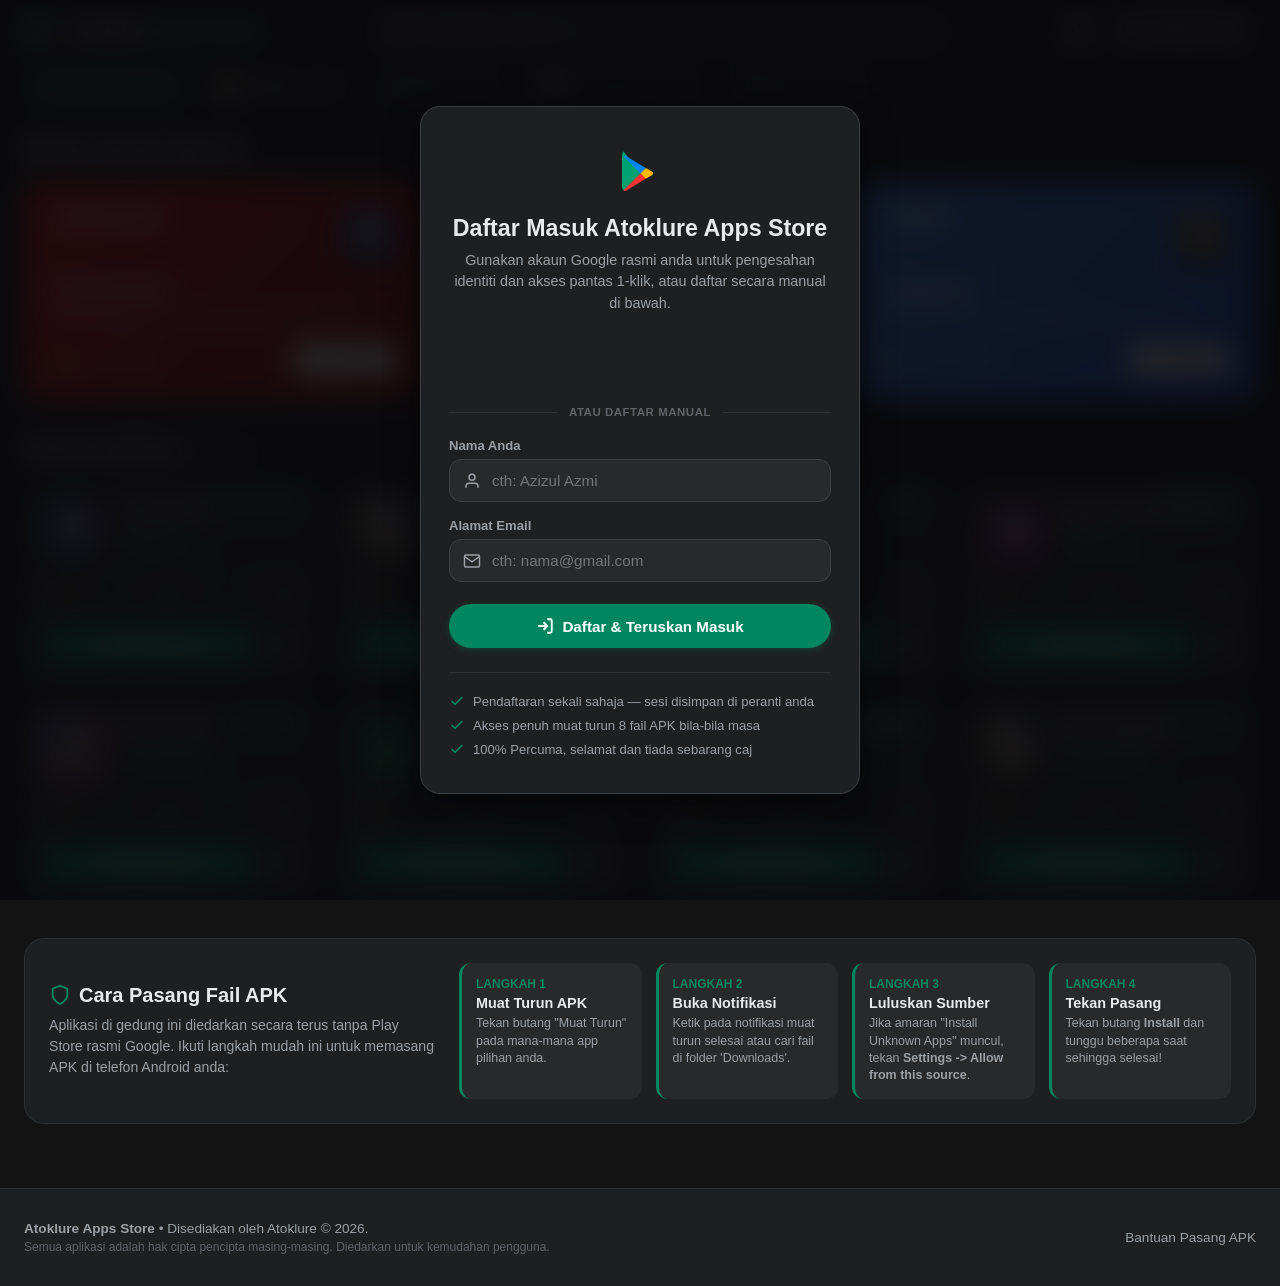
==== commit 702dbb8e: "Tukar nama rasmi gedung kepada Atoklure Apps Store" ====
--- a/index.html
+++ b/index.html
@@ -3,7 +3,7 @@
 <head>
   <meta charset="UTF-8">
   <meta name="viewport" content="width=device-width, initial-scale=1.0, maximum-scale=1.0, user-scalable=no">
-  <title>PlayStore APK Hub - Pusat Muat Turun Aplikasi Android Bebas</title>
+  <title>Atoklure Apps Store - Pusat Muat Turun Aplikasi Android</title>
   <meta name="description" content="Muat turun fail APK rasmi, pantas dan selamat untuk telefon Android & Android TV Box. Termasuk TV KITA, JetiNav, CakapGo, DaebakTV dan pelbagai lagi.">
   <meta name="theme-color" content="#131314">
   
@@ -26,7 +26,7 @@
             <path fill="#0086F8" d="M24.8 17.6L8.5 7.8c-1-.6-1.8-.5-2.3 0L20.4 22l4.4-4.4z"/>
           </svg>
         </div>
-        <span class="brand-text">Play<span>Store</span></span>
+        <span class="brand-text">Atoklure <span>Apps Store</span></span>
       </a>
 
       <!-- SEARCH BOX -->
@@ -403,7 +403,7 @@
   <footer class="footer">
     <div class="footer-container">
       <div>
-        <strong>PlayStore APK Hub</strong> &bull; Disediakan oleh Azizul (FishingCorp / Atoklure) &copy; 2026.
+        <strong>Atoklure Apps Store</strong> &bull; Disediakan oleh Atoklure &copy; 2026.
         <div style="font-size: 0.75rem; margin-top: 4px; color: var(--text-dim);">
           Semua aplikasi adalah hak cipta pencipta masing-masing. Diedarkan untuk kemudahan pengguna.
         </div>
@@ -460,7 +460,7 @@
         </svg>
       </div>
 
-      <h2 class="auth-title">Daftar Masuk PlayStore Hub</h2>
+      <h2 class="auth-title">Daftar Masuk Atoklure Apps Store</h2>
       <p class="auth-subtitle">Gunakan akaun Google rasmi anda untuk pengesahan identiti dan akses pantas 1-klik, atau daftar secara manual di bawah.</p>
 
       <!-- KAEDAH 1: GOOGLE OFFICIAL SIGN-IN (OAUTH 2.0 VERIFIED) -->
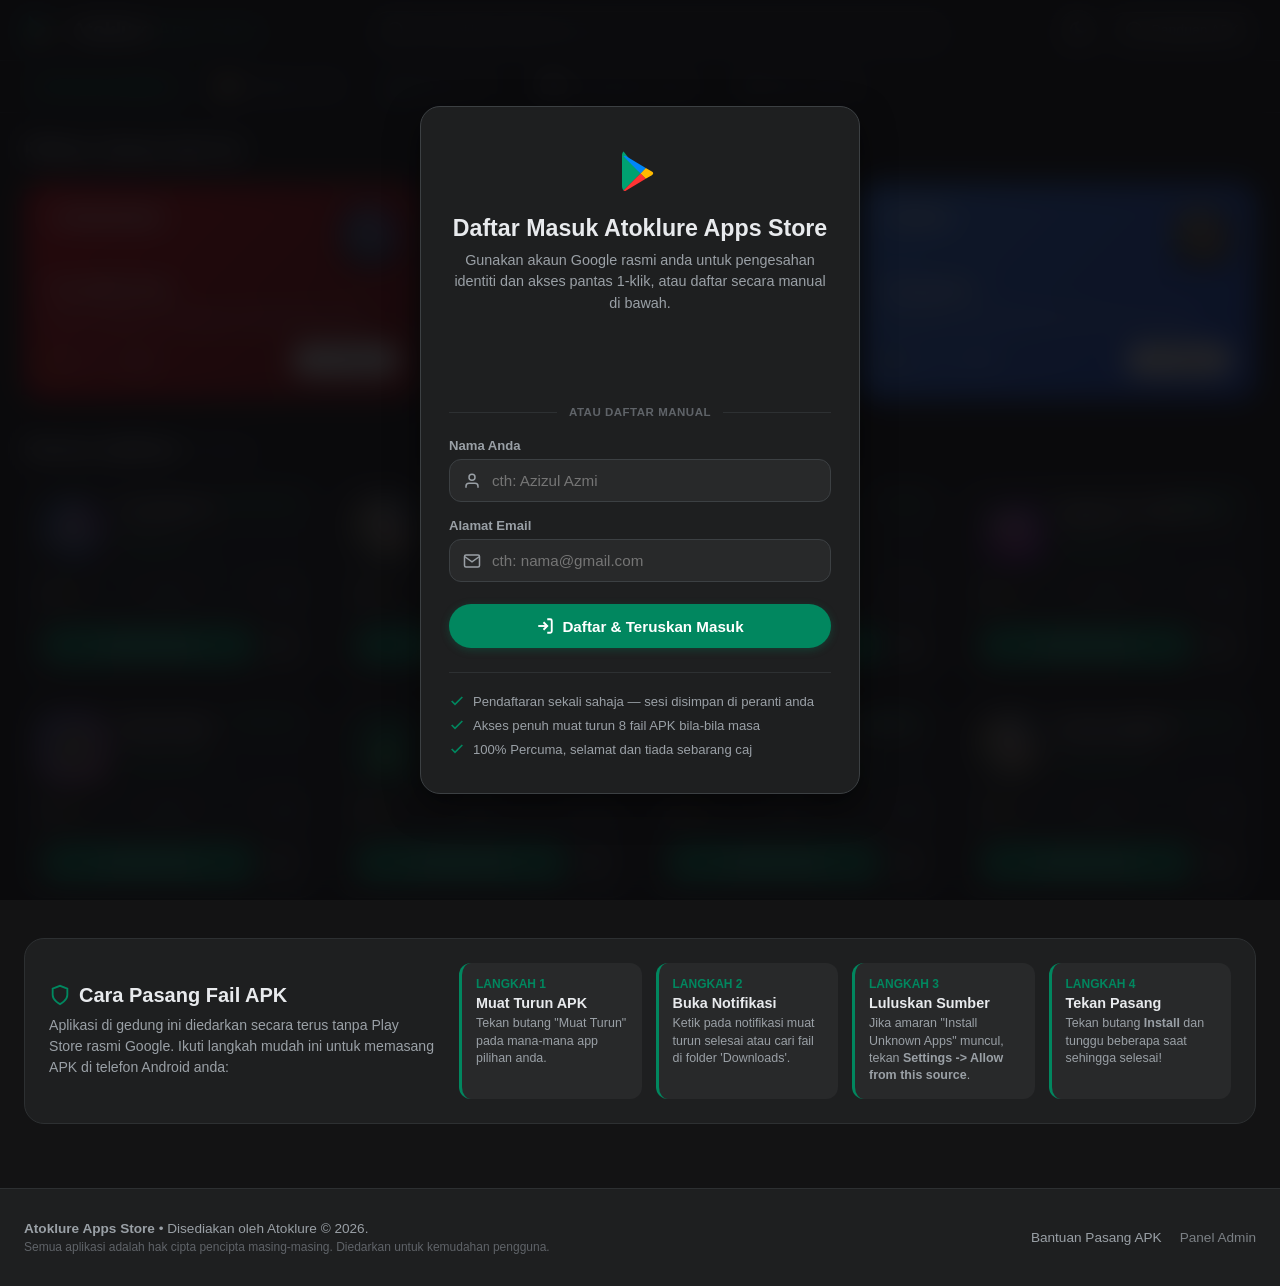
==== commit 8df246c6: "Integrasi database Supabase & Panel Admin web (admin.html)" ====
--- a/index.html
+++ b/index.html
@@ -238,6 +238,17 @@
           <div class="metric-col">
             <div id="modalSize" class="metric-val">7.9 MB</div>
             <div class="metric-lbl">Saiz Fail</div>
+          </div>
+        </div>
+
+        <!-- BANNER AMARAN NAIK TARAF (JIKA TIDAK AKTIF) -->
+        <div id="modalMaintBanner" class="maintenance-notice" style="display:none;">
+          <svg width="22" height="22" viewBox="0 0 24 24" fill="none" stroke="currentColor" stroke-width="2">
+            <path d="M14.7 6.3a1 1 0 0 0 0 1.4l1.6 1.6a1 1 0 0 0 1.4 0l3.77-3.77a6 6 0 0 1-7.94 7.94l-6.91 6.91a2.12 2.12 0 0 1-3-3l6.91-6.91a6 6 0 0 1 7.94-7.94l-3.76 3.76z"></path>
+          </svg>
+          <div>
+            <strong>Aplikasi Sedang Dinaik Taraf</strong>
+            <p id="modalMaintText" style="margin:2px 0 0; font-size:0.82rem; opacity:0.9;">Aplikasi ini sedang diselenggara untuk naik taraf. Muat turun fail APK ditutup sementara waktu.</p>
           </div>
         </div>
 
@@ -396,6 +407,32 @@
     </div>
   </div>
 
+  <!-- MAINTENANCE / NAIK TARAF MODAL -->
+  <div id="maintenanceModal" class="modal-overlay" onclick="closeMaintenanceModalOnBackdrop(event)">
+    <div class="modal-dialog" style="max-width: 440px; text-align: center;">
+      <button class="modal-close-btn" onclick="closeMaintenanceModal()" title="Tutup">
+        <svg width="20" height="20" viewBox="0 0 24 24" fill="none" stroke="currentColor" stroke-width="2">
+          <line x1="18" y1="6" x2="6" y2="18"></line>
+          <line x1="6" y1="6" x2="18" y2="18"></line>
+        </svg>
+      </button>
+      <div class="modal-body" style="padding: 28px 20px 24px; text-align: center;">
+        <div class="maintenance-icon-badge">
+          <svg width="36" height="36" viewBox="0 0 24 24" fill="none" stroke="#f59e0b" stroke-width="2">
+            <path d="M14.7 6.3a1 1 0 0 0 0 1.4l1.6 1.6a1 1 0 0 0 1.4 0l3.77-3.77a6 6 0 0 1-7.94 7.94l-6.91 6.91a2.12 2.12 0 0 1-3-3l6.91-6.91a6 6 0 0 1 7.94-7.94l-3.76 3.76z"></path>
+          </svg>
+        </div>
+        <h2 id="maintAppTitle" style="font-size: 1.25rem; margin: 12px 0 8px; color: var(--text-main);">Aplikasi Sedang Dinaik Taraf</h2>
+        <p id="maintAppMessage" style="font-size: 0.92rem; color: var(--text-muted); line-height: 1.5; margin-bottom: 22px;">
+          Aplikasi ini sedang diselenggara untuk naik taraf.
+        </p>
+        <button type="button" class="btn-maintenance-close" onclick="closeMaintenanceModal()">
+          Faham & Tutup
+        </button>
+      </div>
+    </div>
+  </div>
+
   <!-- TOAST CONTAINER -->
   <div id="toastContainer" class="toast-container"></div>
 
@@ -410,6 +447,7 @@
       </div>
       <div class="footer-links">
         <a href="#" onclick="openInstallGuideModal(); return false;">Bantuan Pasang APK</a>
+        <a href="admin.html" style="opacity:0.75;">Panel Admin</a>
       </div>
     </div>
   </footer>
@@ -531,7 +569,9 @@
   </div>
 
   <!-- SCRIPTS -->
+  <script src="https://cdn.jsdelivr.net/npm/@supabase/supabase-js@2"></script>
   <script src="apps-data.js"></script>
+  <script src="supabase-client.js"></script>
   <script src="assets/qrcode.min.js"></script>
   <script src="app.js"></script>
   <script src="auth.js"></script>
--- a/style.css
+++ b/style.css
@@ -1461,3 +1461,92 @@
   color: var(--red-badge);
   background: rgba(234, 67, 53, 0.1);
 }
+
+/* ==========================================================================
+   MAINTENANCE / NAIK TARAF STYLES
+   ========================================================================== */
+.app-card.is-maintenance {
+  border-color: rgba(245, 158, 11, 0.35);
+}
+
+.app-badge-tag.maintenance {
+  background: rgba(245, 158, 11, 0.18);
+  color: #f59e0b;
+  border: 1px solid rgba(245, 158, 11, 0.4);
+}
+
+.btn-download-apk.maintenance {
+  background: rgba(245, 158, 11, 0.14);
+  color: #f59e0b;
+  border: 1px solid rgba(245, 158, 11, 0.35);
+}
+.btn-download-apk.maintenance:hover {
+  background: rgba(245, 158, 11, 0.25);
+  color: #fbbf24;
+}
+
+.btn-hero-download.maintenance {
+  background: rgba(245, 158, 11, 0.22);
+  color: #fbbf24;
+  border: 1px solid rgba(245, 158, 11, 0.45);
+}
+.btn-hero-download.maintenance:hover {
+  background: rgba(245, 158, 11, 0.35);
+  color: #ffffff;
+}
+
+.btn-modal-install.disabled-maintenance {
+  background: rgba(245, 158, 11, 0.15);
+  color: #f59e0b;
+  border: 1px solid rgba(245, 158, 11, 0.4);
+  cursor: pointer;
+}
+.btn-modal-install.disabled-maintenance:hover {
+  background: rgba(245, 158, 11, 0.25);
+  color: #fbbf24;
+}
+
+.maintenance-notice {
+  display: flex;
+  align-items: center;
+  gap: 12px;
+  background: rgba(245, 158, 11, 0.12);
+  border: 1px solid rgba(245, 158, 11, 0.32);
+  border-radius: var(--radius-md);
+  padding: 12px 16px;
+  margin-bottom: 20px;
+  color: #f59e0b;
+  text-align: left;
+}
+.maintenance-notice strong {
+  color: #fbbf24;
+  display: block;
+}
+
+.maintenance-icon-badge {
+  width: 68px;
+  height: 68px;
+  border-radius: 50%;
+  background: rgba(245, 158, 11, 0.12);
+  border: 1px solid rgba(245, 158, 11, 0.35);
+  display: inline-flex;
+  align-items: center;
+  justify-content: center;
+  margin: 0 auto 12px auto;
+}
+
+.btn-maintenance-close {
+  background: #f59e0b;
+  color: #111111;
+  border: none;
+  padding: 11px 28px;
+  border-radius: var(--radius-full);
+  font-weight: 600;
+  font-size: 0.92rem;
+  cursor: pointer;
+  transition: var(--transition);
+}
+.btn-maintenance-close:hover {
+  background: #d97706;
+  color: #ffffff;
+}
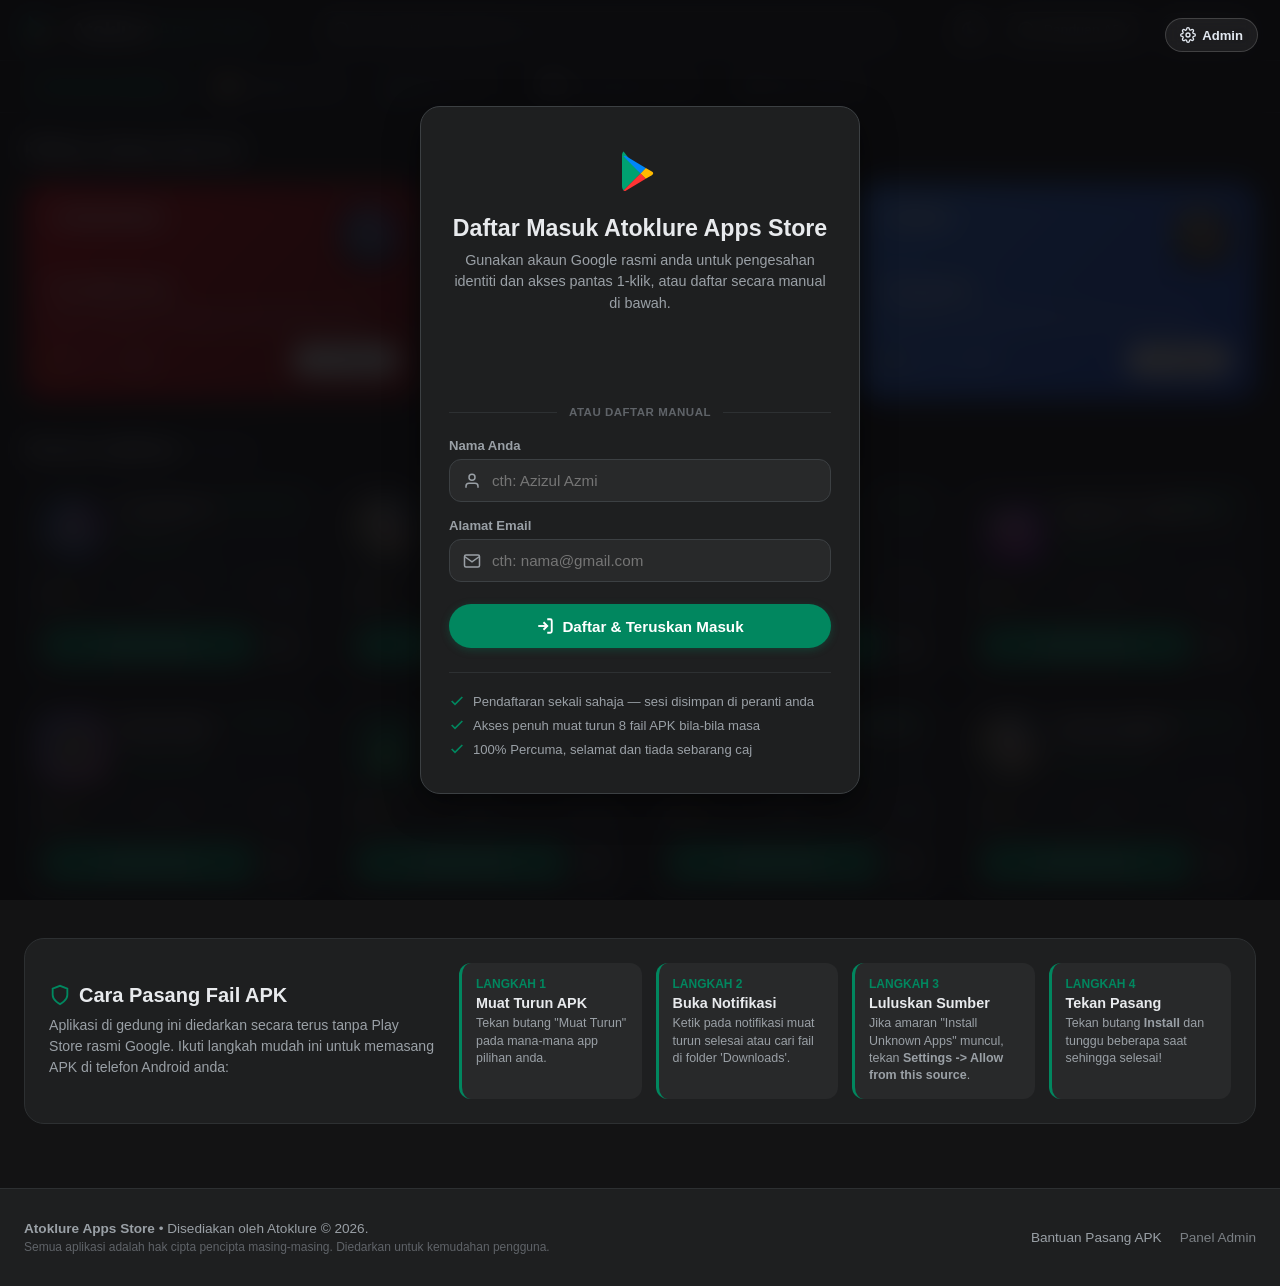
==== commit 207a2c3d: "Tambah pautan Admin di penjuru atas kanan skrin daftar masuk & header" ====
--- a/index.html
+++ b/index.html
@@ -86,6 +86,14 @@
             </svg>
           </button>
         </div>
+
+        <a href="admin.html" class="btn-pill" title="Panel Kawalan Admin" style="text-decoration:none;">
+          <svg width="16" height="16" viewBox="0 0 24 24" fill="none" stroke="currentColor" stroke-width="2">
+            <circle cx="12" cy="12" r="3"></circle>
+            <path d="M19.4 15a1.65 1.65 0 0 0 .33 1.82l.06.06a2 2 0 0 1 0 2.83 2 2 0 0 1-2.83 0l-.06-.06a1.65 1.65 0 0 0-1.82-.33 1.65 1.65 0 0 0-1 1.51V21a2 2 0 0 1-2 2 2 2 0 0 1-2-2v-.09A1.65 1.65 0 0 0 9 19.4a1.65 1.65 0 0 0-1.82.33l-.06.06a2 2 0 0 1-2.83 0 2 2 0 0 1 0-2.83l.06-.06a1.65 1.65 0 0 0 .33-1.82 1.65 1.65 0 0 0-1.51-1H3a2 2 0 0 1-2-2 2 2 0 0 1 2-2h.09A1.65 1.65 0 0 0 4.6 9a1.65 1.65 0 0 0-.33-1.82l-.06-.06a2 2 0 0 1 0-2.83 2 2 0 0 1 2.83 0l.06.06a1.65 1.65 0 0 0 1.82.33H9a1.65 1.65 0 0 0 1-1.51V3a2 2 0 0 1 2-2 2 2 0 0 1 2 2v.09a1.65 1.65 0 0 0 1 1.51 1.65 1.65 0 0 0 1.82-.33l.06-.06a2 2 0 0 1 2.83 0 2 2 0 0 1 0 2.83l-.06.06a1.65 1.65 0 0 0-.33 1.82V9a1.65 1.65 0 0 0 1.51 1H21a2 2 0 0 1 2 2 2 2 0 0 1-2 2h-.09a1.65 1.65 0 0 0-1.51 1z"></path>
+          </svg>
+          <span>Admin</span>
+        </a>
       </div>
     </div>
   </header>
@@ -488,6 +496,13 @@
 
   <!-- AUTH LOCK SCREEN OVERLAY -->
   <div id="authOverlay" class="auth-overlay">
+    <a href="admin.html" class="auth-admin-corner-btn" title="Log Masuk Panel Admin">
+      <svg width="16" height="16" viewBox="0 0 24 24" fill="none" stroke="currentColor" stroke-width="2">
+        <circle cx="12" cy="12" r="3"></circle>
+        <path d="M19.4 15a1.65 1.65 0 0 0 .33 1.82l.06.06a2 2 0 0 1 0 2.83 2 2 0 0 1-2.83 0l-.06-.06a1.65 1.65 0 0 0-1.82-.33 1.65 1.65 0 0 0-1 1.51V21a2 2 0 0 1-2 2 2 2 0 0 1-2-2v-.09A1.65 1.65 0 0 0 9 19.4a1.65 1.65 0 0 0-1.82.33l-.06.06a2 2 0 0 1-2.83 0 2 2 0 0 1 0-2.83l.06-.06a1.65 1.65 0 0 0 .33-1.82 1.65 1.65 0 0 0-1.51-1H3a2 2 0 0 1-2-2 2 2 0 0 1 2-2h.09A1.65 1.65 0 0 0 4.6 9a1.65 1.65 0 0 0-.33-1.82l-.06-.06a2 2 0 0 1 0-2.83 2 2 0 0 1 2.83 0l.06.06a1.65 1.65 0 0 0 1.82.33H9a1.65 1.65 0 0 0 1-1.51V3a2 2 0 0 1 2-2 2 2 0 0 1 2 2v.09a1.65 1.65 0 0 0 1 1.51 1.65 1.65 0 0 0 1.82-.33l.06-.06a2 2 0 0 1 2.83 0 2 2 0 0 1 0 2.83l-.06.06a1.65 1.65 0 0 0-.33 1.82V9a1.65 1.65 0 0 0 1.51 1H21a2 2 0 0 1 2 2 2 2 0 0 1-2 2h-.09a1.65 1.65 0 0 0-1.51 1z"></path>
+      </svg>
+      <span>Admin</span>
+    </a>
     <div class="auth-card">
       <div class="auth-brand-logo">
         <svg viewBox="0 0 40 40" width="48" height="48">
--- a/style.css
+++ b/style.css
@@ -1550,3 +1550,29 @@
   background: #d97706;
   color: #ffffff;
 }
+
+/* Butang pintas Admin di penjuru atas kanan skrin kunci (Auth Overlay) */
+.auth-admin-corner-btn {
+  position: fixed;
+  top: 18px;
+  right: 22px;
+  display: inline-flex;
+  align-items: center;
+  gap: 6px;
+  padding: 8px 14px;
+  border-radius: var(--radius-full);
+  background: rgba(255, 255, 255, 0.08);
+  border: 1px solid rgba(255, 255, 255, 0.16);
+  color: #e2e8f0;
+  font-size: 0.82rem;
+  font-weight: 600;
+  text-decoration: none;
+  backdrop-filter: blur(8px);
+  transition: var(--transition);
+  z-index: 10;
+}
+.auth-admin-corner-btn:hover {
+  background: var(--primary);
+  border-color: var(--primary);
+  color: #ffffff;
+}
